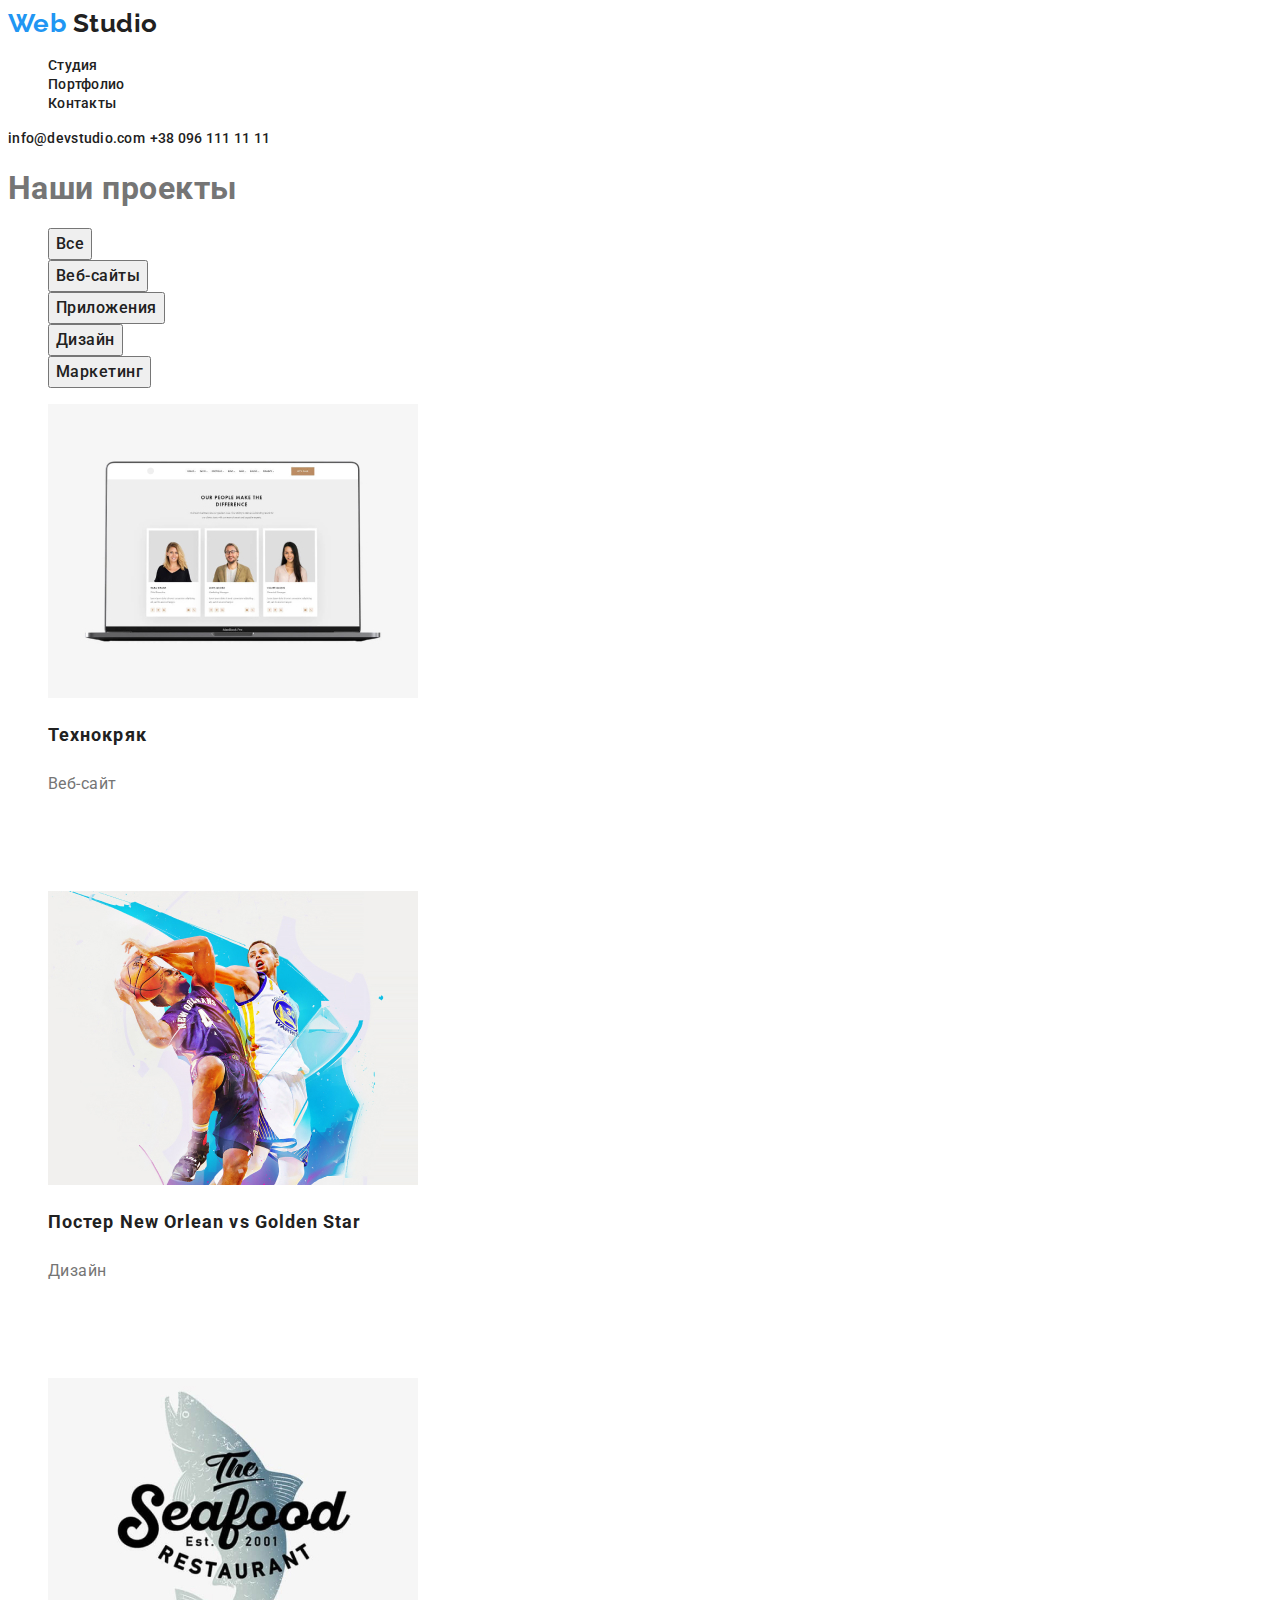
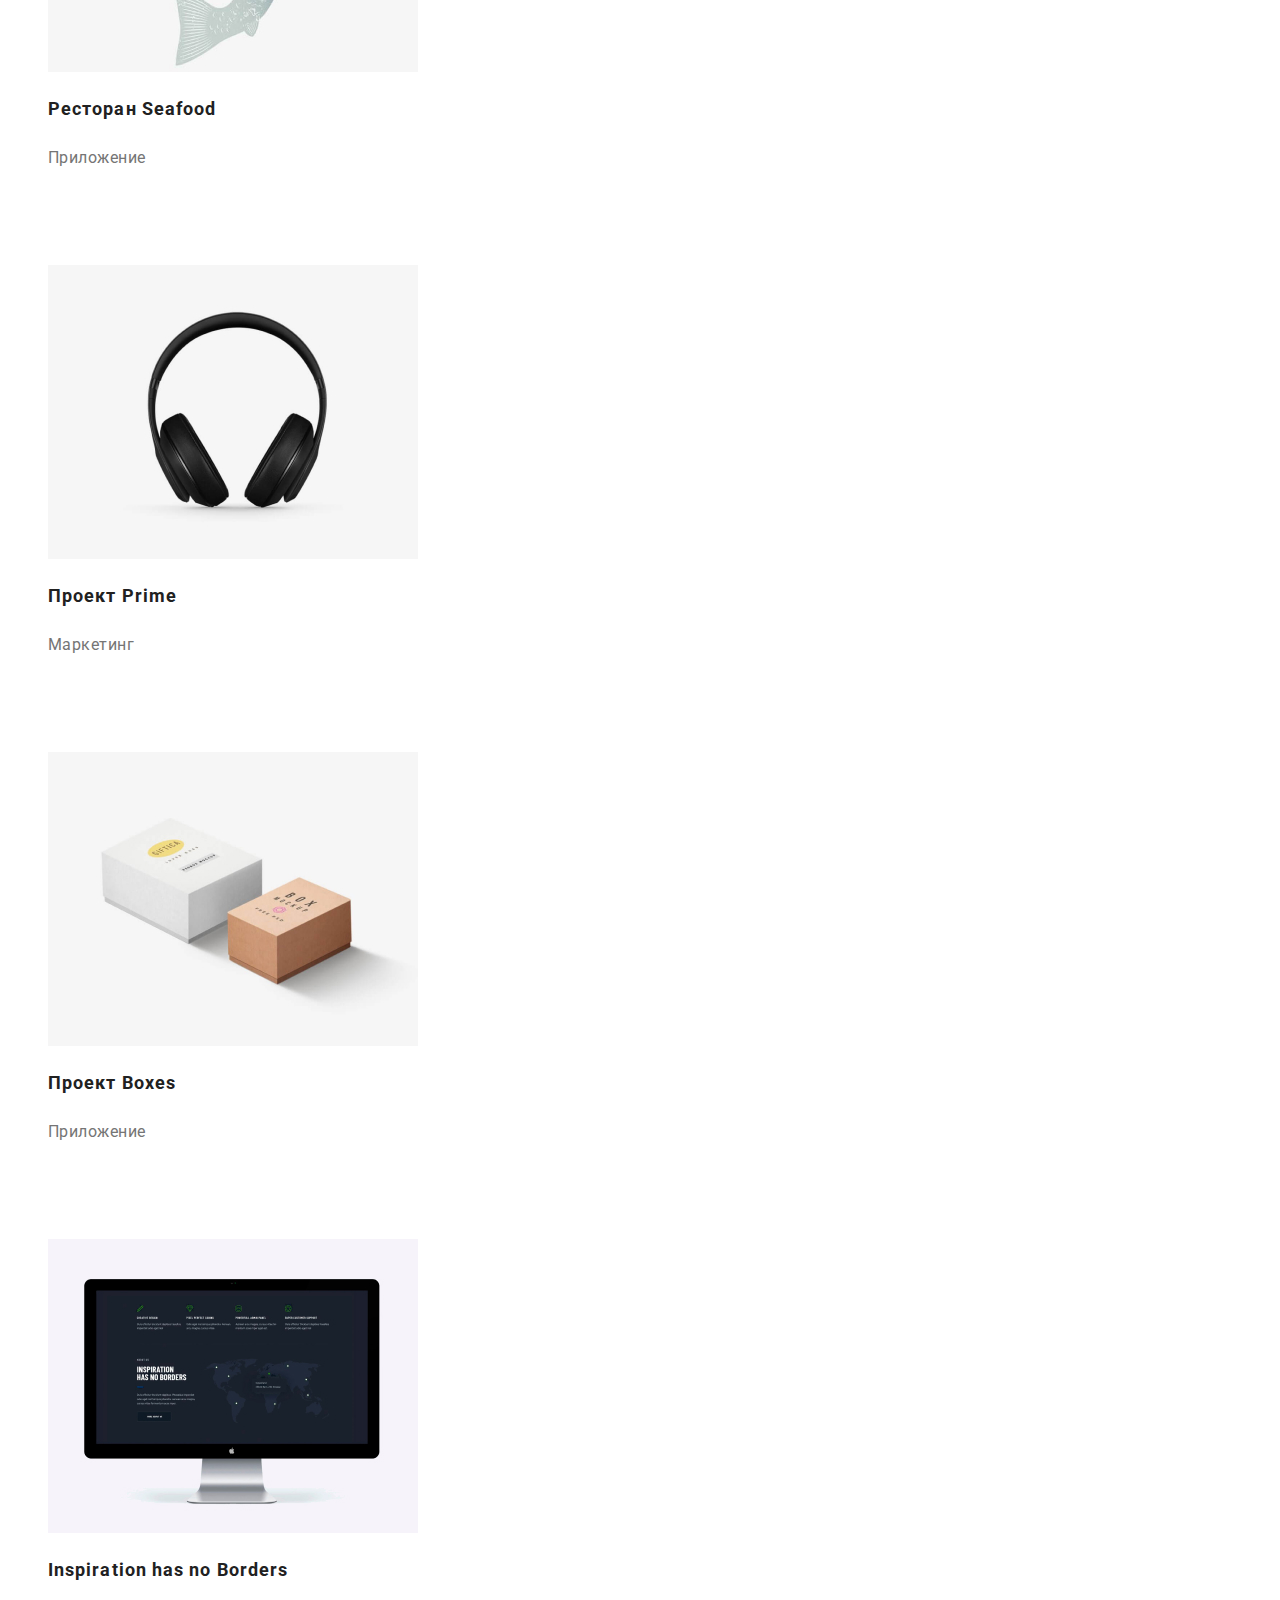
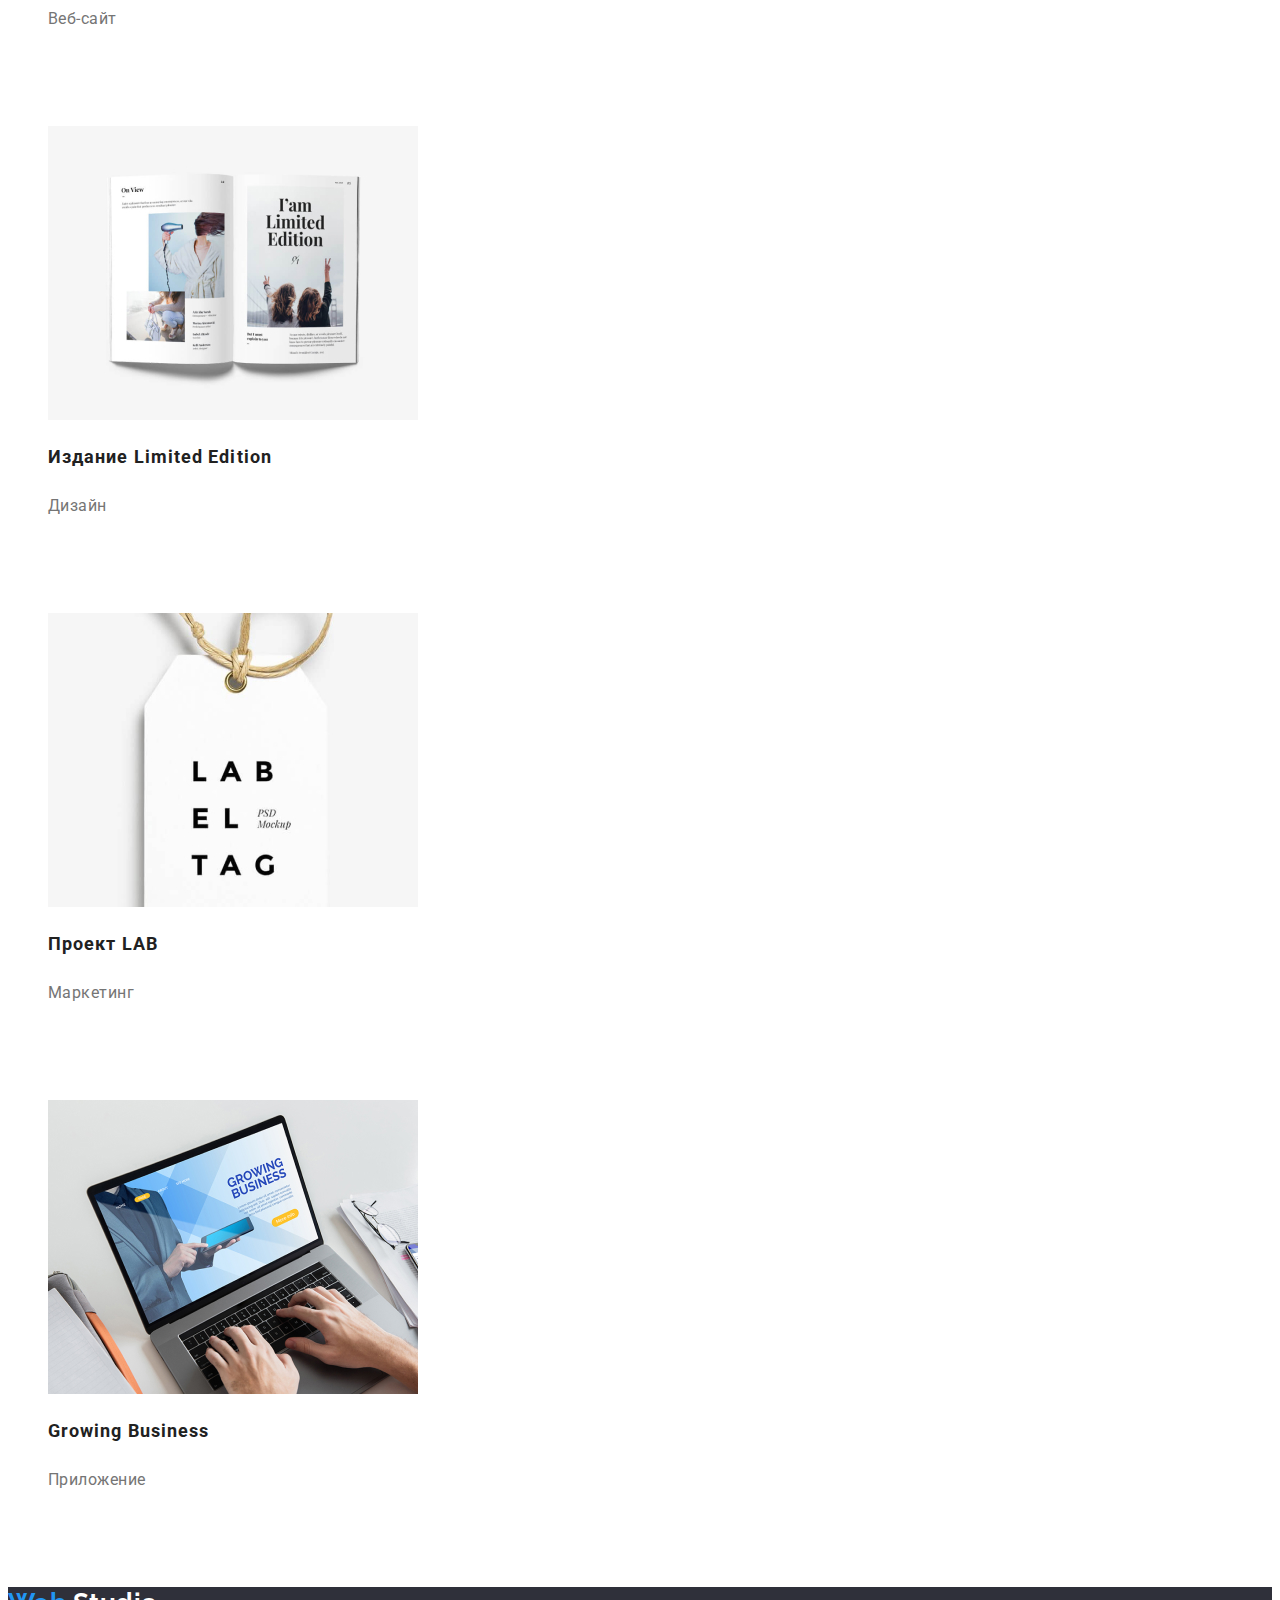
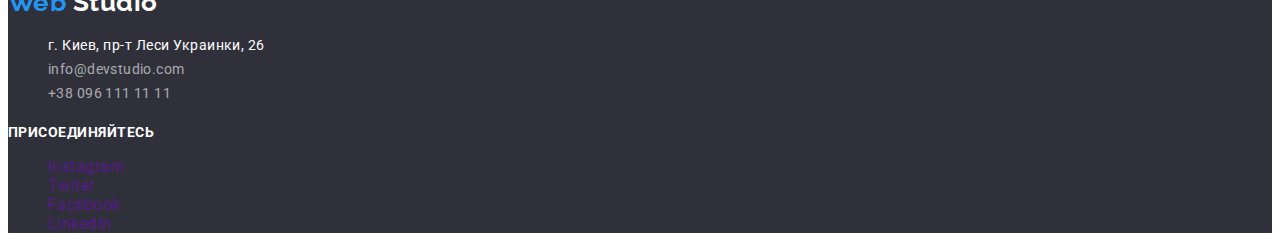
==== portfolio.html @ ab3b33d0 "скопировал файлы с прошлой дз" ====
<!DOCTYPE html>
<html lang="ru">
  <head>
    <meta charset="UTF-8" />
    <meta name="viewport" content="width=device-width, initial-scale=1.0" />
    <title>Портфолио</title>
    <link
      href="https://fonts.googleapis.com/css2?family=Raleway:wght@700&family=Roboto:wght@400;500;700;900&display=swap"
      rel="stylesheet"
    />
    <link rel="stylesheet" href="./css/style.css" />
  </head>

  <body class="page">
    <!--Шапка страницы-->
    <header>
      <nav class="site-nav">
        <a class="logo" href="./index.html"
          >Web <span class="item">Studio</span></a
        >
        <ul class="list">
          <li><a class="link" href="./index.html">Студия</a></li>
          <li>
            <a class="link" href="./portfolio.html" target="_blank"
              >Портфолио</a
            >
          </li>
          <li><a class="link" href="">Контакты</a></li>
        </ul>
      </nav>
      <address class="mail">
        <a class="link" href="mailto:info@devstudio.com">info@devstudio.com</a>
        <a class="link" href="tel:+380961111111">+38 096 111 11 11</a>
      </address>
    </header>
    <!-- наполнение сайта -->
    <main>
      <h1>Наши проекты</h1>
      <ul class="strainer list">
        <li><button type="button" class="button">Все</button></li>
        <li><button type="button" class="button">Веб-сайты</button></li>
        <li><button type="button" class="button">Приложения</button></li>
        <li><button type="button" class="button">Дизайн</button></li>
        <li><button type="button" class="button">Маркетинг</button></li>
      </ul>
      <ul class="projects list">
        <li>
          <a class="link" href=""
            ><img
              src="./image/foto-projekt/img.jpg"
              alt="Фото сайта"
              width="370"
              height="294"
            />
            <h2 class="title">Технокряк</h2>
            <p class="item">Веб-сайт</p>
            <p class="text">
              Технокряк это современная площадка распространения коронавируса.
              Компании используют эту платформу для цифрового шпионажа и атак на
              защищённые сервера конкурентов.
            </p></a
          >
        </li>
        <li>
          <a class="link" href=""
            ><img
              src="./image/foto-projekt/img-1.jpg"
              alt="Баскетболисты"
              width="370"
              height="294"
            />
            <h2 class="title">Постер New Orlean vs Golden Star</h2>
            <p class="item">Дизайн</p>
            <p class="text">
              Технокряк это современная площадка распространения коронавируса.
              Компании используют эту платформу для цифрового шпионажа и атак на
              защищённые сервера конкурентов.
            </p></a
          >
        </li>
        <li>
          <a class="link" href=""
            ><img
              src="./image/foto-projekt/img-2.jpg"
              alt="Логоти ресторана"
              width="370"
              height="294"
            />
            <h2 class="title">Ресторан Seafood</h2>
            <p class="item">Приложение</p>
            <p class="text">
              Технокряк это современная площадка распространения коронавируса.
              Компании используют эту платформу для цифрового шпионажа и атак на
              защищённые сервера конкурентов.
            </p></a
          >
        </li>
        <li>
          <a class="link" href=""
            ><img
              src="./image/foto-projekt/img-3.jpg"
              alt="Наушники"
              width="370"
              height="294"
            />
            <h2 class="title">Проект Prime</h2>
            <p class="item">Маркетинг</p>
            <p class="text">
              Технокряк это современная площадка распространения коронавируса.
              Компании используют эту платформу для цифрового шпионажа и атак на
              защищённые сервера конкурентов.
            </p></a
          >
        </li>
        <li>
          <a class="link" href=""
            ><img
              src="./image/foto-projekt/img-4.jpg"
              alt="Коробки"
              width="370"
              height="294"
            />
            <h2 class="title">Проект Boxes</h2>
            <p class="item">Приложение</p>
            <p class="text">
              Технокряк это современная площадка распространения коронавируса.
              Компании используют эту платформу для цифрового шпионажа и атак на
              защищённые сервера конкурентов.
            </p></a
          >
        </li>
        <li>
          <a class="link" href=""
            ><img
              src="./image/foto-projekt/img-5.jpg"
              alt="Фото сайта"
              width="370"
              height="294"
            />
            <h2 class="title">Inspiration has no Borders</h2>
            <p class="item">Веб-сайт</p>
            <p class="text">
              Технокряк это современная площадка распространения коронавируса.
              Компании используют эту платформу для цифрового шпионажа и атак на
              защищённые сервера конкурентов.
            </p></a
          >
        </li>
        <li>
          <a class="link" href=""
            ><img
              src="./image/foto-projekt/img-6.jpg"
              alt="Страница журнала"
              width="370"
              height="294"
            />
            <h2 class="title">Издание Limited Edition</h2>
            <p class="item">Дизайн</p>
            <p class="text">
              Технокряк это современная площадка распространения коронавируса.
              Компании используют эту платформу для цифрового шпионажа и атак на
              защищённые сервера конкурентов.
            </p></a
          >
        </li>
        <li>
          <a class="link" href=""
            ><img
              src="./image/foto-projekt/img-7.jpg"
              alt="Бирка"
              width="370"
              height="294"
            />
            <h2 class="title">Проект LAB</h2>
            <p class="item">Маркетинг</p>
            <p class="text">
              Технокряк это современная площадка распространения коронавируса.
              Компании используют эту платформу для цифрового шпионажа и атак на
              защищённые сервера конкурентов.
            </p></a
          >
        </li>
        <li>
          <a class="link" href=""
            ><img
              src="./image/foto-projekt/img-8.jpg"
              alt="Десктопное приложение"
              width="370"
              height="294"
            />
            <h2 class="title">Growing Business</h2>
            <p class="item">Приложение</p>
            <p class="text">
              Технокряк это современная площадка распространения коронавируса.
              Компании используют эту платформу для цифрового шпионажа и атак на
              защищённые сервера конкурентов.
            </p></a
          >
        </li>
      </ul>
    </main>
    <!-- Подвал сайта -->
    <footer class="footer">
      <a class="logo link" href="./index.html"
        >Web <span class="word">Studio</span></a
      >
      <address>
        <ul class="list">
          <li>
            <a
              class="location link"
              href="https://goo.gl/maps/NypTD91cG4czdafWA"
              target="_blank"
              >г. Киев, пр-т Леси Украинки, 26</a
            >
          </li>
          <li>
            <a class="contaks link" href="mailto:info@devstudio.com"
              >info@devstudio.com</a
            >
          </li>
          <li>
            <a class="contaks link" href="tel:+380961111111"
              >+38 096 111 11 11</a
            >
          </li>
        </ul>
      </address>
      <b class="action">присоединяйтесь</b>
      <ul class="list">
        <li>
          <a class="link" href="" aria-label="ссылка на инстаграм">Instagram</a>
        </li>
        <li>
          <a class="link" href="" aria-label="ссылка на твитер">Twiter </a>
        </li>
        <li>
          <a class="link" href="" aria-label="ссылка на фейсбук">Facebook</a>
        </li>
        <li>
          <a class="link" href="" aria-label="ссылка на линкендин">LinkedIn</a>
        </li>
      </ul>
    </footer>
  </body>
</html>
---- css/style.css ----
/*757575-вторичный цвет
212121-основной цвет текста
FFFFFF-адрес в футере

 color:rgb(255,255,255,0.6)-цвет телефона и эмейла в футере
 2196F3-цвет акцента
 шрифт логотипа-font-family: Raleway;
 шрифт текста-font-family: Roboto;
 */
:root {
  --primary-text-color: #757575;
  --title-text-color: #212121;
  --accent-color: #2196f3;
  --bg-color: #fff;
}
address {
  font-style: normal;
}
.page {
  color: var(--primary-text-color);
  background-color: var(--bg-color);
  font-family: Roboto, sans-serif;
  letter-spacing: 0.03em;
}

.list {
  list-style: none;
}
/* работа ссылок */
a.link {
  text-decoration: none;
}
a.link:hover,
a.link:focus {
  color: var(--accent-color);
}
/* логотип сайта */
.logo {
  color: var(--accent-color);
  font-family: Raleway, sans-serif;
  font-weight: 700;
  font-size: 26px;
  line-height: 1.2;
  text-decoration: none;
}
.item {
  color: var(--title-text-color);
}

/* навигация сайта */
.site-nav .link {
  color: var(--title-text-color);
  font-weight: 500;
  font-size: 14px;
  line-height: 1.14;
  letter-spacing: 0.02em;
}
.mail .link {
  color: var(--title-text-color);
  font-weight: 500;
  font-size: 14px;
  line-height: 1.14;
  letter-spacing: 0.02em;
}
/* тело страницы */
/*герой страницы*/
.hero {
  background-color: var(--accent-color);
}
.hero-title {
  font-weight: 900;
  font-size: 44px;
  line-height: 1.36;
  text-align: center;
  letter-spacing: 0.06em;
  text-transform: uppercase;
  color: var(--bg-color);
}
.hero .button {
  font-weight: 700;
  font-size: 16px;
  line-height: 1.87;
  display: flex;
  align-items: center;
  text-align: center;
  letter-spacing: 0.06em;
  color: var(--bg-color);
}
/* Заголовки секций */
.section-title {
  font-weight: 700;
  font-size: 36px;
  line-height: 1.17;
  text-align: center;
  color: var(--title-text-color);
}
/* Наши преимущества */
.advantages .title {
  font-weight: 700;
  font-size: 14px;
  line-height: 1.14;
  text-transform: uppercase;
  color: var(--title-text-color);
}
.advantages .text {
  font-size: 14px;
  line-height: 1.71;
}
/* Чем мы занимаемся */
.works .title {
  font-weight: 700;
  font-size: 14px;
  line-height: 1.14;
  text-align: center;
  text-transform: uppercase;
  color: var(--bg-color);
}
/* Наша команда */
.team .title {
  font-weight: 500;
  font-size: 16px;
  line-height: 1.19;
  text-align: center;
  color: var(--title-text-color);
}
.team .text {
  font-size: 16px;
  line-height: 1.19;
  text-align: center;
}
/* постоянные клиенты */
/* подвал страницы */
.footer {
  background-color: #2f303a;
}
/* логотип в футере */
.footer .word {
  color: var(--bg-color);
}
.footer .location {
  font-size: 14px;
  line-height: 1.71;
  color: var(--bg-color);
}
.footer .contaks {
  font-family: Roboto, sans-serif;
  font-size: 14px;
  line-height: 1.71;
  letter-spacing: 0.03em;
  color: rgba(255, 255, 255, 0.6);
}
.action {
  font-weight: 700;
  font-size: 14px;
  line-height: 1.14;
  text-transform: uppercase;
  color: var(--bg-color);
}

/* страница портфолио */

.strainer .button {
  font-family: Roboto;
  font-weight: 500;
  font-size: 16px;
  line-height: 1.62;
  text-align: center;
  letter-spacing: 0.03em;
  color: var(--title-text-color);
}
.projects .title {
  font-family: Roboto;
  font-weight: 700;
  font-size: 18px;
  line-height: 2;
  letter-spacing: 0.06em;
  color: var(--title-text-color);
}
.projects .text {
  font-family: Roboto;
  font-size: 18px;
  line-height: 1.56;
  letter-spacing: 0.03em;
  color: var(--bg-color);
}
.projects .item {
  font-family: Roboto;
  font-size: 16px;
  line-height: 1.87;
  letter-spacing: 0.03em;
  color: var(--primary-text-color);
}
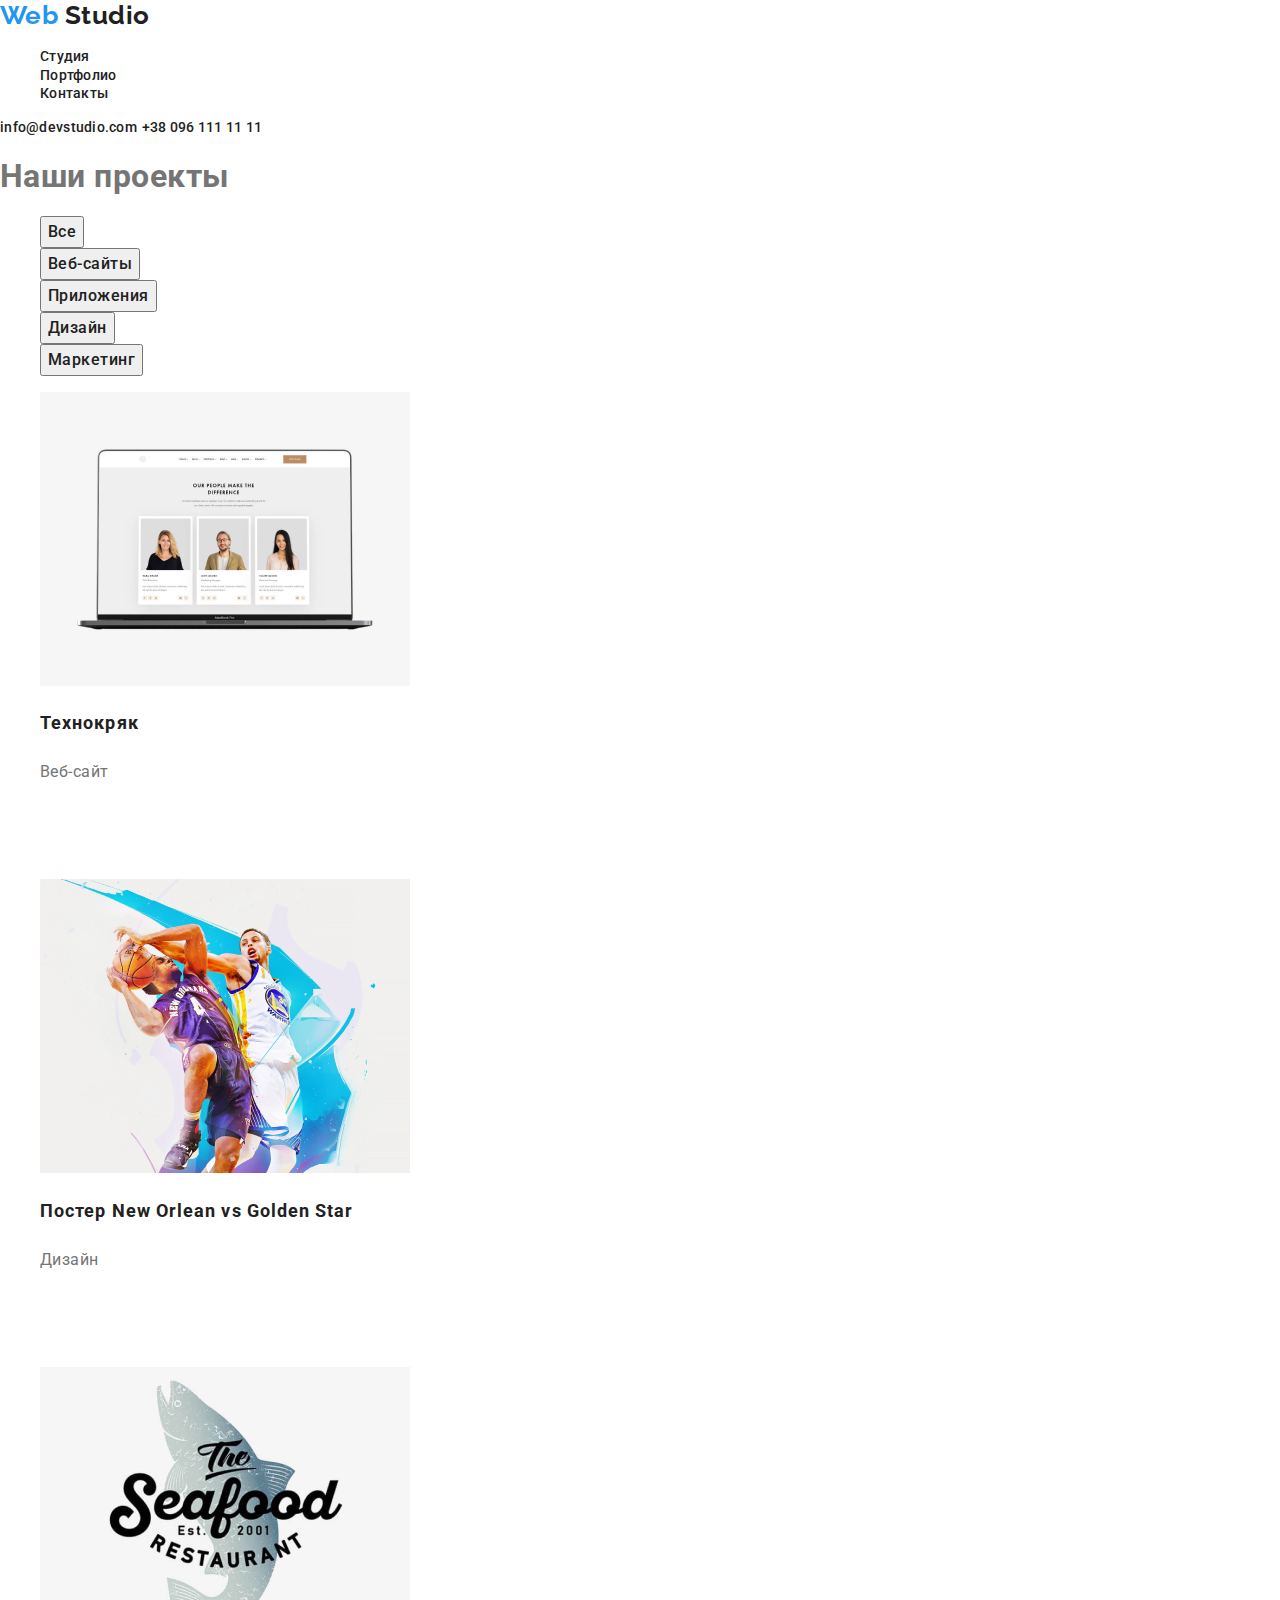
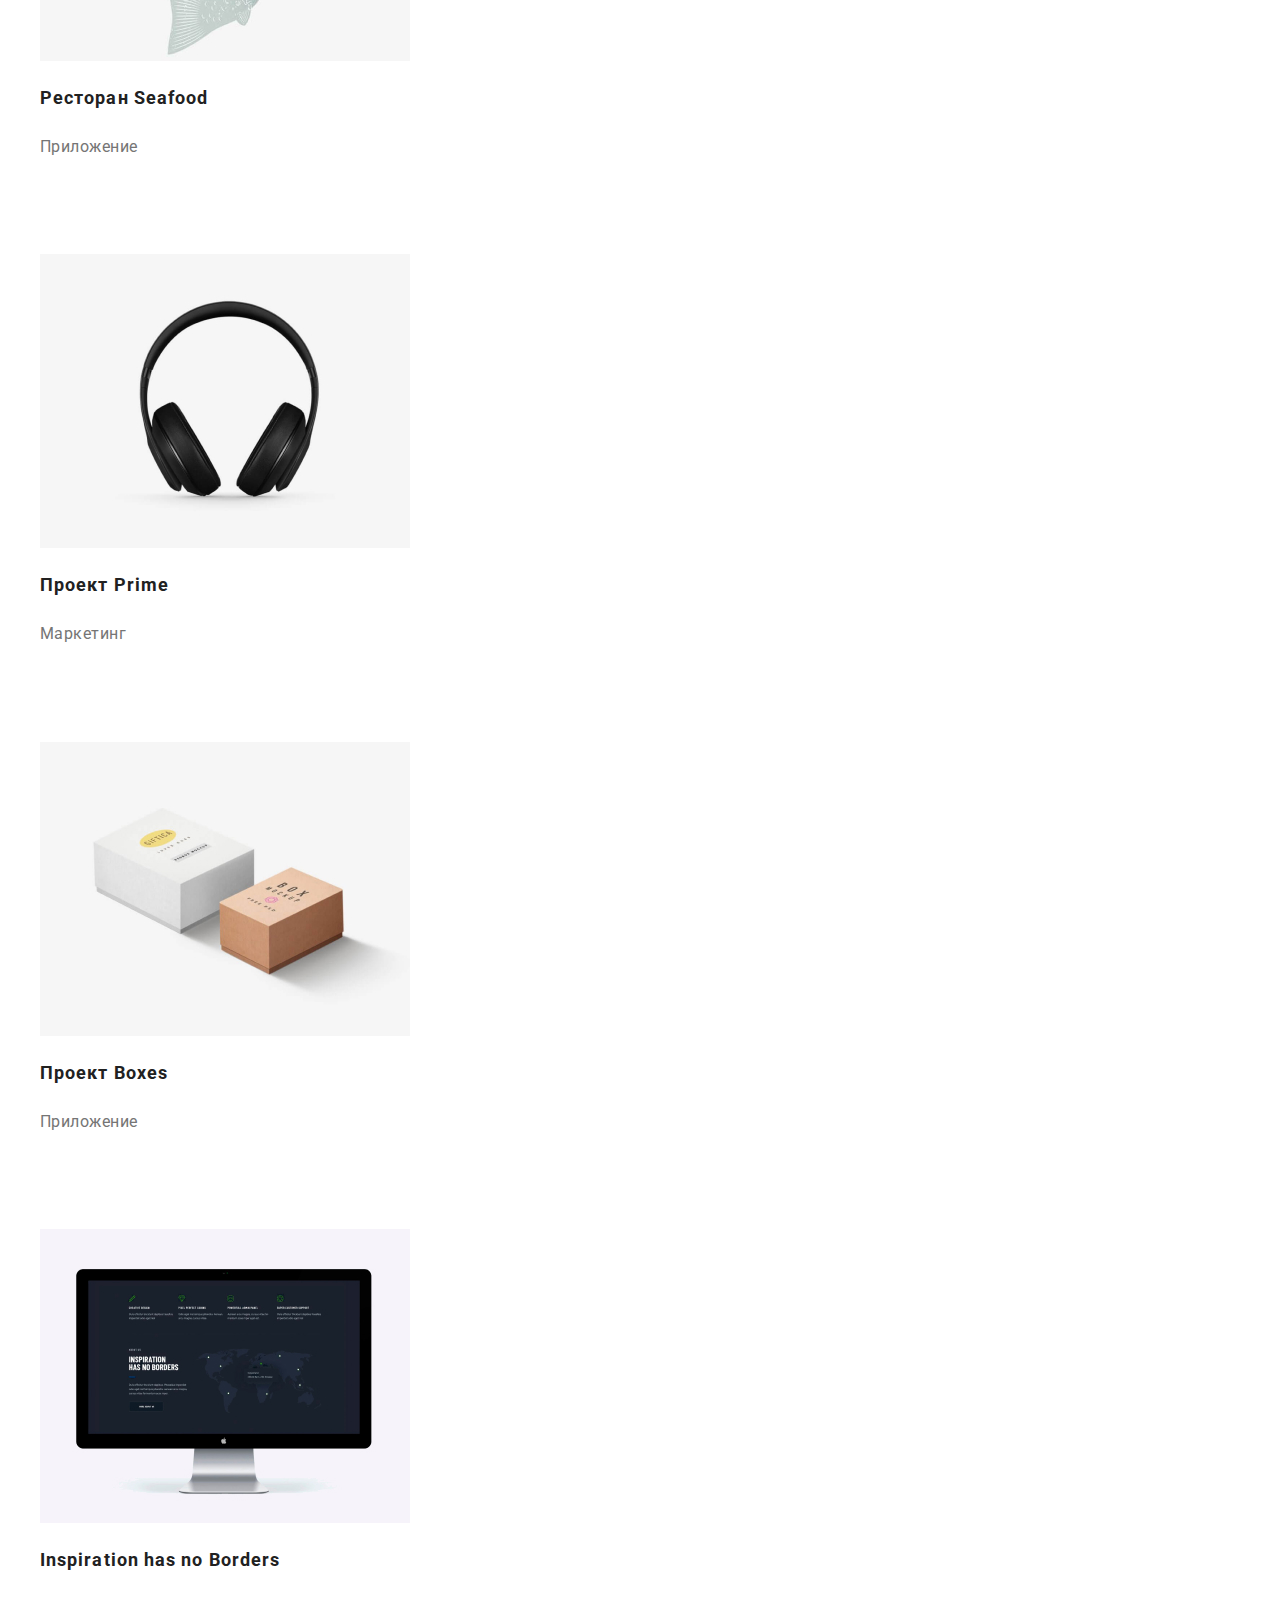
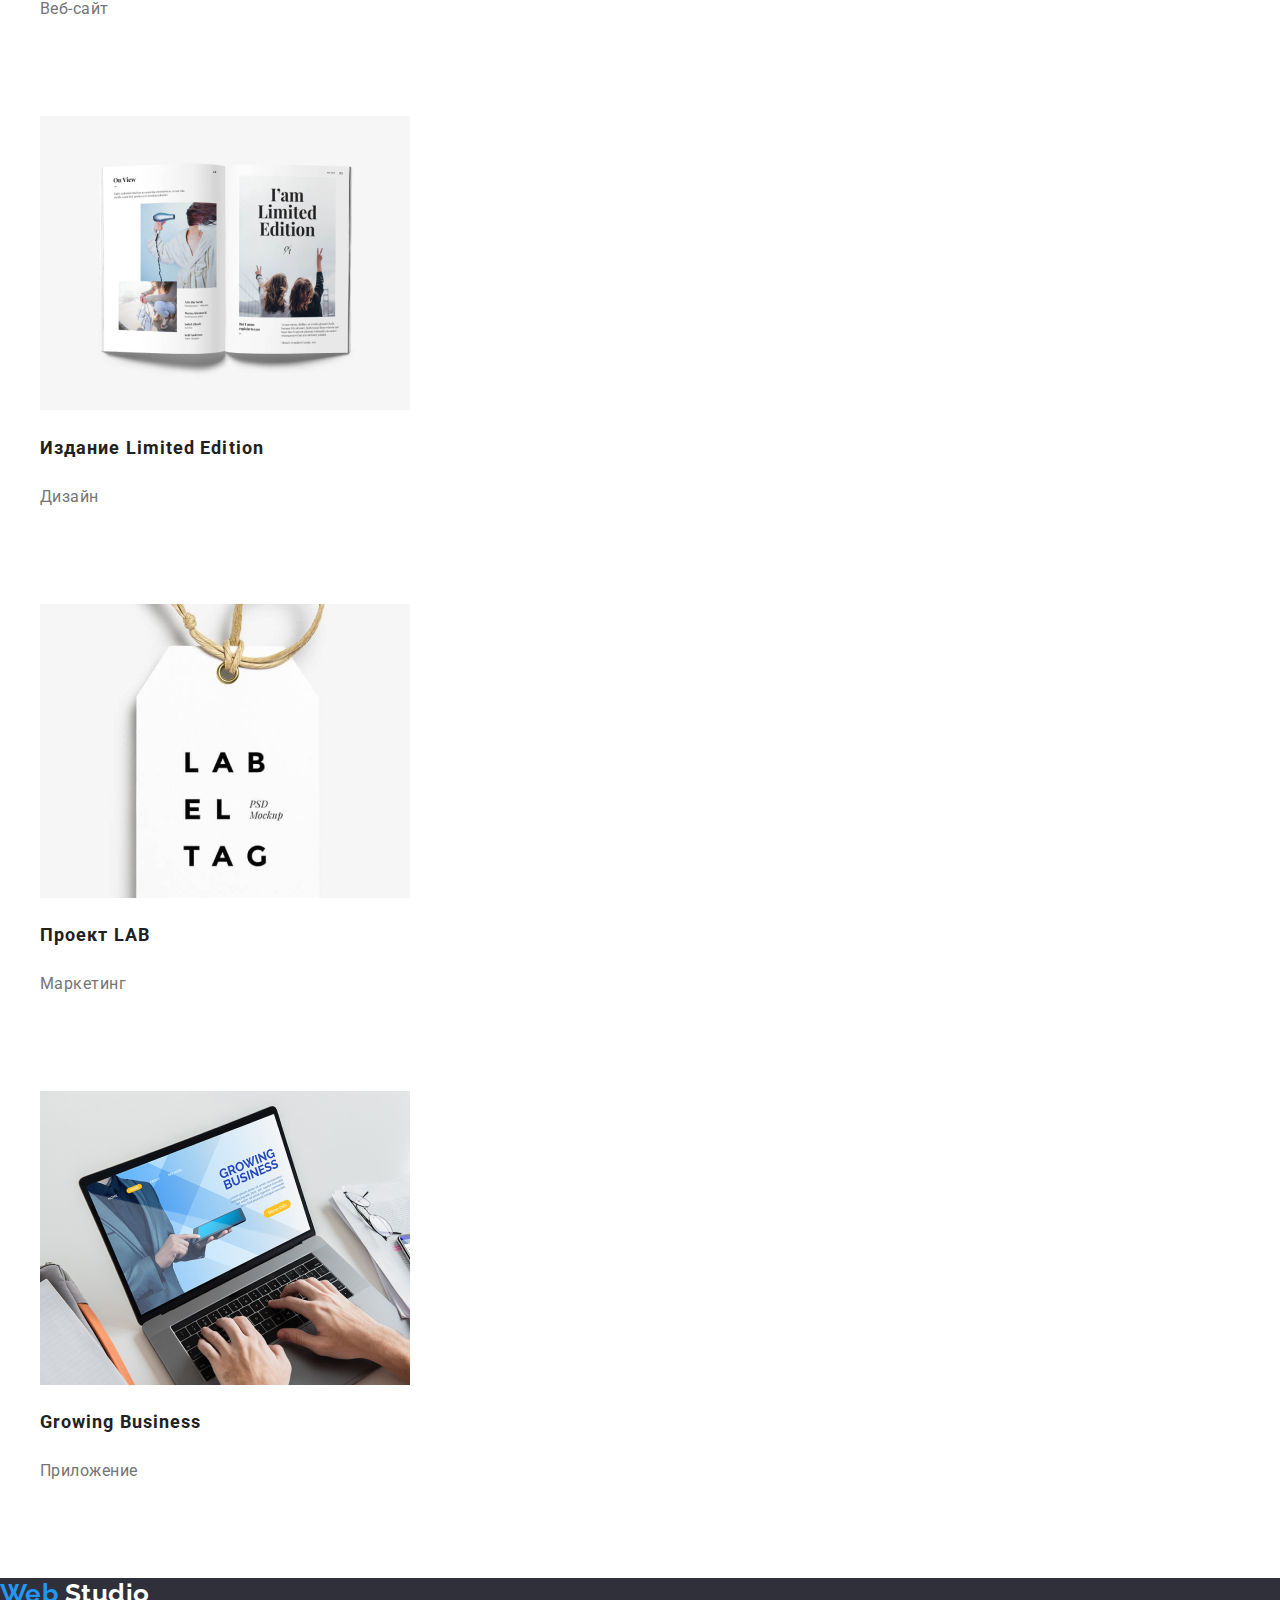
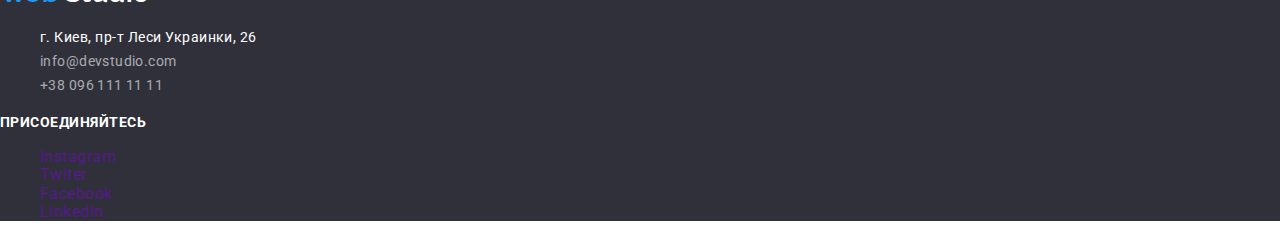
==== commit 1c72f12a: "добавил файл normalise.css" ====
--- a/portfolio.html
+++ b/portfolio.html
@@ -8,6 +8,7 @@
       href="https://fonts.googleapis.com/css2?family=Raleway:wght@700&family=Roboto:wght@400;500;700;900&display=swap"
       rel="stylesheet"
     />
+    <link rel="stylesheet" href="./css/normalise.css" />
     <link rel="stylesheet" href="./css/style.css" />
   </head>
 
--- a/css/normalise.css
+++ b/css/normalise.css
@@ -0,0 +1,351 @@
+/*! normalize.css v8.0.1 | MIT License | github.com/necolas/normalize.css */
+
+/* Document
+   ========================================================================== */
+
+/**
+ * 1. Correct the line height in all browsers.
+ * 2. Prevent adjustments of font size after orientation changes in iOS.
+ */
+
+html {
+  line-height: 1.15; /* 1 */
+  -webkit-text-size-adjust: 100%; /* 2 */
+}
+
+/* Sections
+   ========================================================================== */
+
+/**
+ * Remove the margin in all browsers.
+ */
+
+body {
+  margin: 0;
+}
+
+/**
+ * Render the `main` element consistently in IE.
+ */
+
+main {
+  display: block;
+}
+
+/**
+ * Correct the font size and margin on `h1` elements within `section` and
+ * `article` contexts in Chrome, Firefox, and Safari.
+ */
+
+h1 {
+  font-size: 2em;
+  margin: 0.67em 0;
+}
+
+/* Grouping content
+   ========================================================================== */
+
+/**
+ * 1. Add the correct box sizing in Firefox.
+ * 2. Show the overflow in Edge and IE.
+ */
+
+hr {
+  box-sizing: content-box; /* 1 */
+  height: 0; /* 1 */
+  overflow: visible; /* 2 */
+}
+
+/**
+ * 1. Correct the inheritance and scaling of font size in all browsers.
+ * 2. Correct the odd `em` font sizing in all browsers.
+ */
+
+pre {
+  font-family: monospace, monospace; /* 1 */
+  font-size: 1em; /* 2 */
+}
+
+/* Text-level semantics
+   ========================================================================== */
+
+/**
+ * Remove the gray background on active links in IE 10.
+ */
+
+a {
+  background-color: transparent;
+}
+
+/**
+ * 1. Remove the bottom border in Chrome 57-
+ * 2. Add the correct text decoration in Chrome, Edge, IE, Opera, and Safari.
+ */
+
+abbr[title] {
+  border-bottom: none; /* 1 */
+  text-decoration: underline; /* 2 */
+  text-decoration: underline dotted; /* 2 */
+}
+
+/**
+ * Add the correct font weight in Chrome, Edge, and Safari.
+ */
+
+b,
+strong {
+  font-weight: bolder;
+}
+
+/**
+ * 1. Correct the inheritance and scaling of font size in all browsers.
+ * 2. Correct the odd `em` font sizing in all browsers.
+ */
+
+code,
+kbd,
+samp {
+  font-family: monospace, monospace; /* 1 */
+  font-size: 1em; /* 2 */
+}
+
+/**
+ * Add the correct font size in all browsers.
+ */
+
+small {
+  font-size: 80%;
+}
+
+/**
+ * Prevent `sub` and `sup` elements from affecting the line height in
+ * all browsers.
+ */
+
+sub,
+sup {
+  font-size: 75%;
+  line-height: 0;
+  position: relative;
+  vertical-align: baseline;
+}
+
+sub {
+  bottom: -0.25em;
+}
+
+sup {
+  top: -0.5em;
+}
+
+/* Embedded content
+   ========================================================================== */
+
+/**
+ * Remove the border on images inside links in IE 10.
+ */
+
+img {
+  border-style: none;
+}
+
+/* Forms
+   ========================================================================== */
+
+/**
+ * 1. Change the font styles in all browsers.
+ * 2. Remove the margin in Firefox and Safari.
+ */
+
+button,
+input,
+optgroup,
+select,
+textarea {
+  font-family: inherit; /* 1 */
+  font-size: 100%; /* 1 */
+  line-height: 1.15; /* 1 */
+  margin: 0; /* 2 */
+}
+
+/**
+ * Show the overflow in IE.
+ * 1. Show the overflow in Edge.
+ */
+
+button,
+input {
+  /* 1 */
+  overflow: visible;
+}
+
+/**
+ * Remove the inheritance of text transform in Edge, Firefox, and IE.
+ * 1. Remove the inheritance of text transform in Firefox.
+ */
+
+button,
+select {
+  /* 1 */
+  text-transform: none;
+}
+
+/**
+ * Correct the inability to style clickable types in iOS and Safari.
+ */
+
+button,
+[type="button"],
+[type="reset"],
+[type="submit"] {
+  -webkit-appearance: button;
+}
+
+/**
+ * Remove the inner border and padding in Firefox.
+ */
+
+button::-moz-focus-inner,
+[type="button"]::-moz-focus-inner,
+[type="reset"]::-moz-focus-inner,
+[type="submit"]::-moz-focus-inner {
+  border-style: none;
+  padding: 0;
+}
+
+/**
+ * Restore the focus styles unset by the previous rule.
+ */
+
+button:-moz-focusring,
+[type="button"]:-moz-focusring,
+[type="reset"]:-moz-focusring,
+[type="submit"]:-moz-focusring {
+  outline: 1px dotted ButtonText;
+}
+
+/**
+ * Correct the padding in Firefox.
+ */
+
+fieldset {
+  padding: 0.35em 0.75em 0.625em;
+}
+
+/**
+ * 1. Correct the text wrapping in Edge and IE.
+ * 2. Correct the color inheritance from `fieldset` elements in IE.
+ * 3. Remove the padding so developers are not caught out when they zero out
+ *    `fieldset` elements in all browsers.
+ */
+
+legend {
+  box-sizing: border-box; /* 1 */
+  color: inherit; /* 2 */
+  display: table; /* 1 */
+  max-width: 100%; /* 1 */
+  padding: 0; /* 3 */
+  white-space: normal; /* 1 */
+}
+
+/**
+ * Add the correct vertical alignment in Chrome, Firefox, and Opera.
+ */
+
+progress {
+  vertical-align: baseline;
+}
+
+/**
+ * Remove the default vertical scrollbar in IE 10+.
+ */
+
+textarea {
+  overflow: auto;
+}
+
+/**
+ * 1. Add the correct box sizing in IE 10.
+ * 2. Remove the padding in IE 10.
+ */
+
+[type="checkbox"],
+[type="radio"] {
+  box-sizing: border-box; /* 1 */
+  padding: 0; /* 2 */
+}
+
+/**
+ * Correct the cursor style of increment and decrement buttons in Chrome.
+ */
+
+[type="number"]::-webkit-inner-spin-button,
+[type="number"]::-webkit-outer-spin-button {
+  height: auto;
+}
+
+/**
+ * 1. Correct the odd appearance in Chrome and Safari.
+ * 2. Correct the outline style in Safari.
+ */
+
+[type="search"] {
+  -webkit-appearance: textfield; /* 1 */
+  outline-offset: -2px; /* 2 */
+}
+
+/**
+ * Remove the inner padding in Chrome and Safari on macOS.
+ */
+
+[type="search"]::-webkit-search-decoration {
+  -webkit-appearance: none;
+}
+
+/**
+ * 1. Correct the inability to style clickable types in iOS and Safari.
+ * 2. Change font properties to `inherit` in Safari.
+ */
+
+::-webkit-file-upload-button {
+  -webkit-appearance: button; /* 1 */
+  font: inherit; /* 2 */
+}
+
+/* Interactive
+   ========================================================================== */
+
+/*
+ * Add the correct display in Edge, IE 10+, and Firefox.
+ */
+
+details {
+  display: block;
+}
+
+/*
+ * Add the correct display in all browsers.
+ */
+
+summary {
+  display: list-item;
+}
+
+/* Misc
+   ========================================================================== */
+
+/**
+ * Add the correct display in IE 10+.
+ */
+
+template {
+  display: none;
+}
+
+/**
+ * Add the correct display in IE 10.
+ */
+
+[hidden] {
+  display: none;
+}
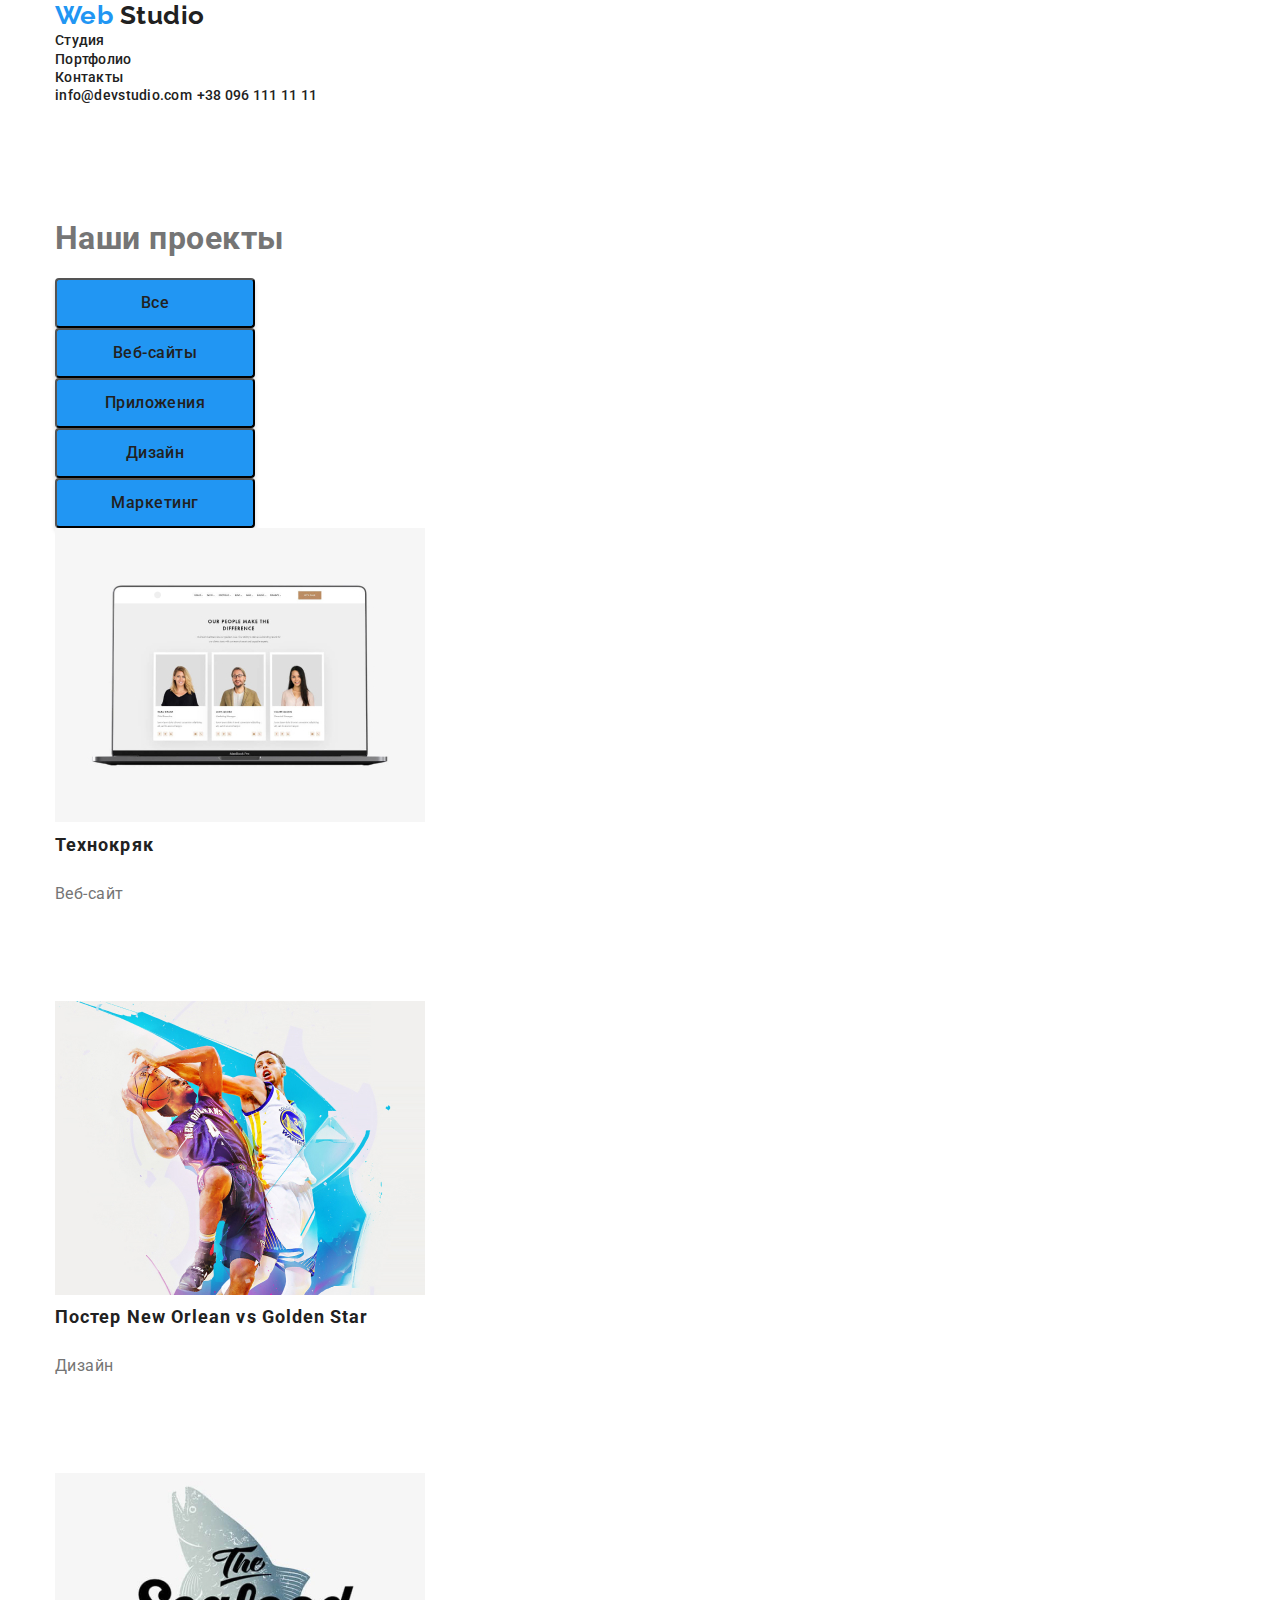
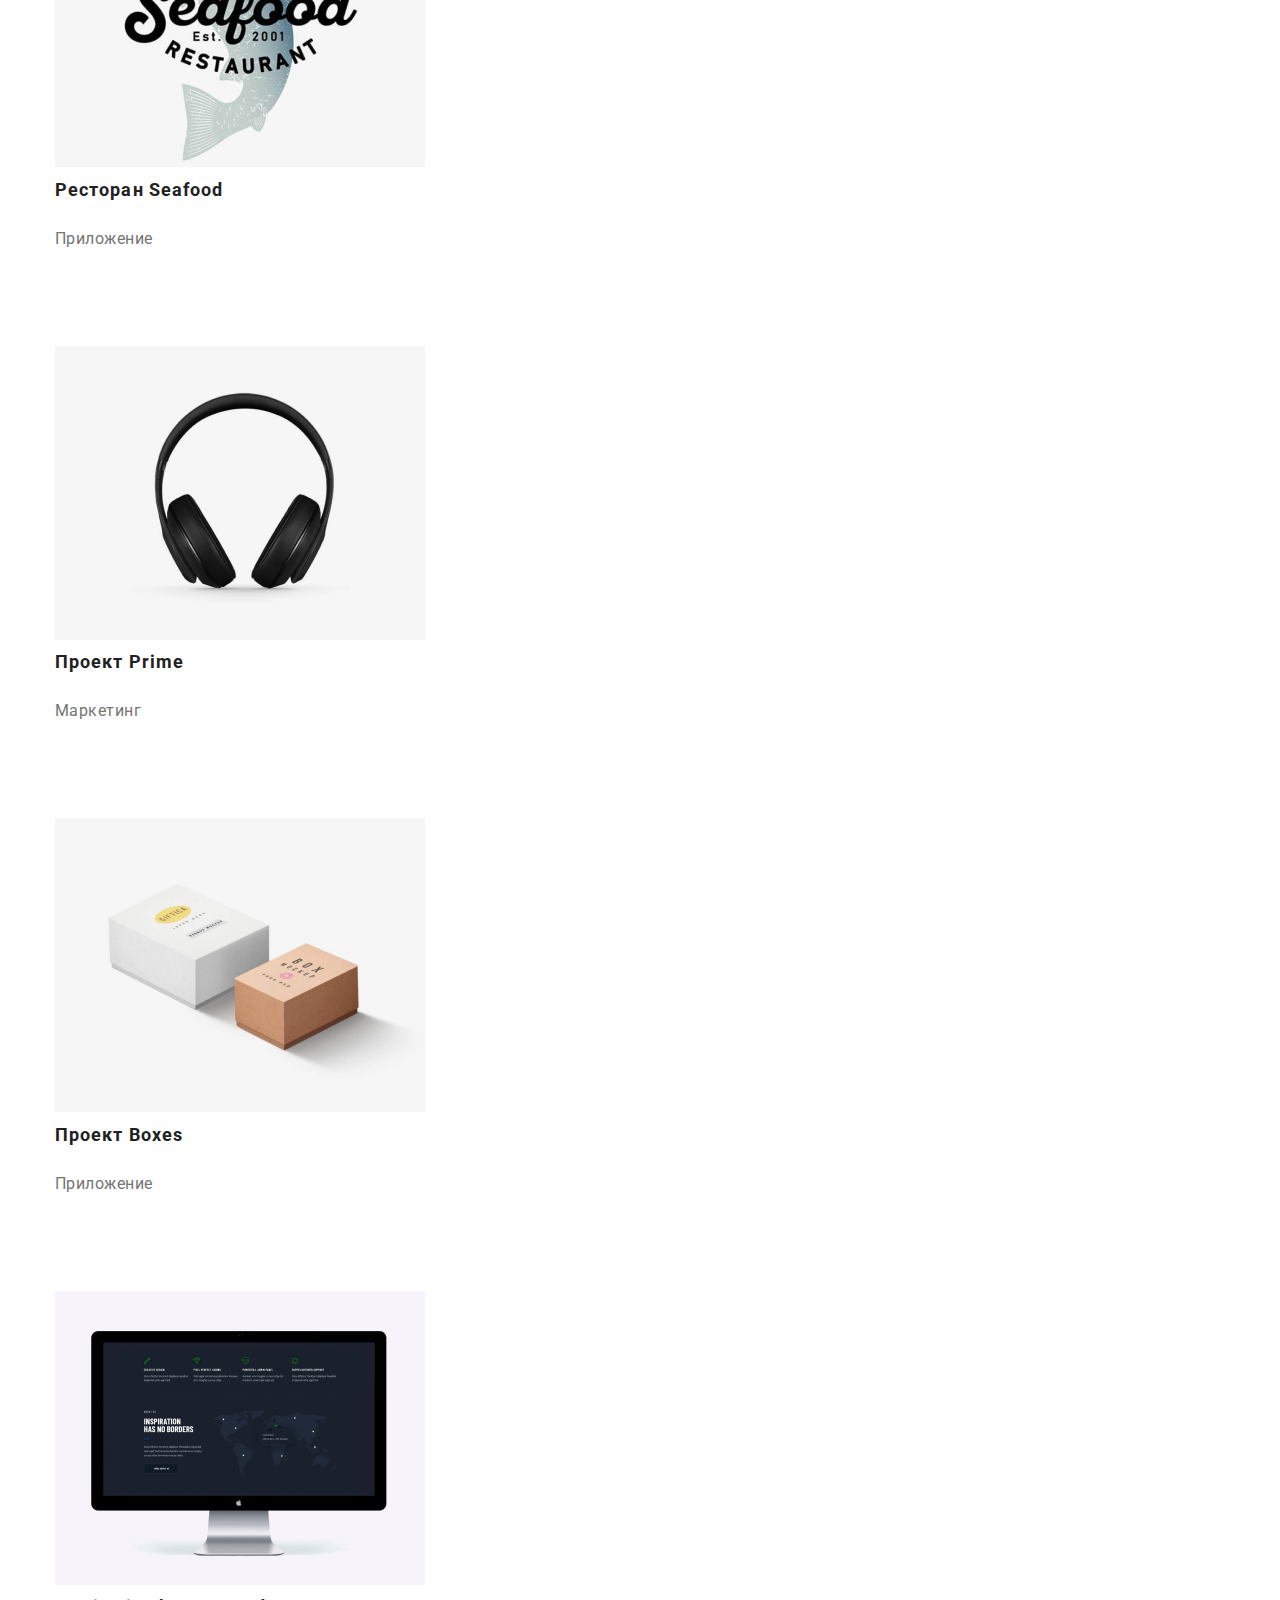
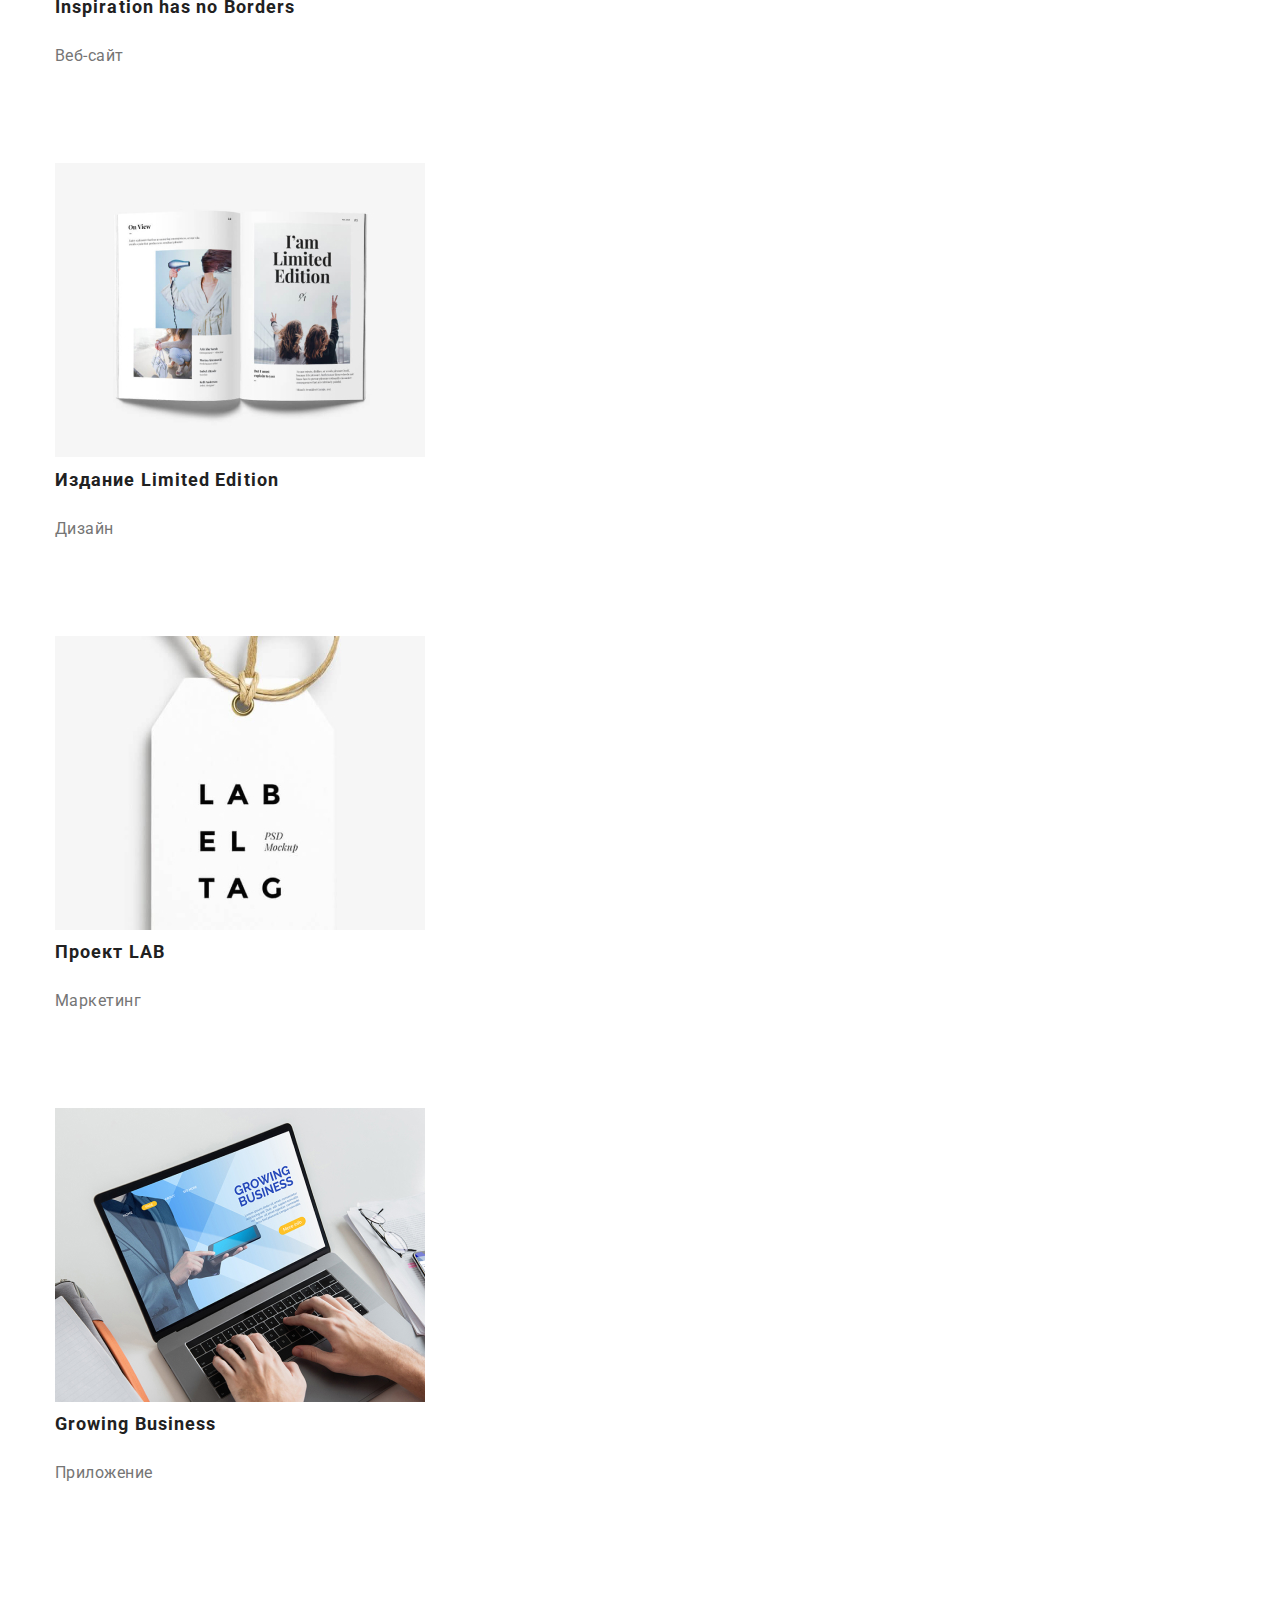
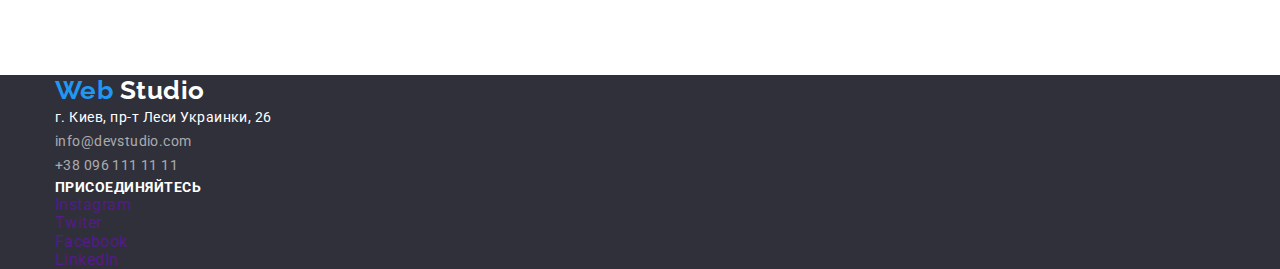
==== commit d0bec9a0: "центрировал контент страницы" ====
--- a/portfolio.html
+++ b/portfolio.html
@@ -15,233 +15,245 @@
   <body class="page">
     <!--Шапка страницы-->
     <header>
-      <nav class="site-nav">
-        <a class="logo" href="./index.html"
-          >Web <span class="item">Studio</span></a
-        >
-        <ul class="list">
-          <li><a class="link" href="./index.html">Студия</a></li>
-          <li>
-            <a class="link" href="./portfolio.html" target="_blank"
-              >Портфолио</a
-            >
-          </li>
-          <li><a class="link" href="">Контакты</a></li>
-        </ul>
-      </nav>
-      <address class="mail">
-        <a class="link" href="mailto:info@devstudio.com">info@devstudio.com</a>
-        <a class="link" href="tel:+380961111111">+38 096 111 11 11</a>
-      </address>
+      <div class="container">
+        <nav class="site-nav">
+          <a class="logo" href="./index.html"
+            >Web <span class="item">Studio</span></a
+          >
+          <ul class="list">
+            <li><a class="link" href="./index.html">Студия</a></li>
+            <li>
+              <a class="link" href="./portfolio.html" target="_blank"
+                >Портфолио</a
+              >
+            </li>
+            <li><a class="link" href="">Контакты</a></li>
+          </ul>
+        </nav>
+        <address class="mail">
+          <a class="link" href="mailto:info@devstudio.com"
+            >info@devstudio.com</a
+          >
+          <a class="link" href="tel:+380961111111">+38 096 111 11 11</a>
+        </address>
+      </div>
     </header>
     <!-- наполнение сайта -->
-    <main>
-      <h1>Наши проекты</h1>
-      <ul class="strainer list">
-        <li><button type="button" class="button">Все</button></li>
-        <li><button type="button" class="button">Веб-сайты</button></li>
-        <li><button type="button" class="button">Приложения</button></li>
-        <li><button type="button" class="button">Дизайн</button></li>
-        <li><button type="button" class="button">Маркетинг</button></li>
-      </ul>
-      <ul class="projects list">
-        <li>
-          <a class="link" href=""
-            ><img
-              src="./image/foto-projekt/img.jpg"
-              alt="Фото сайта"
-              width="370"
-              height="294"
-            />
-            <h2 class="title">Технокряк</h2>
-            <p class="item">Веб-сайт</p>
-            <p class="text">
-              Технокряк это современная площадка распространения коронавируса.
-              Компании используют эту платформу для цифрового шпионажа и атак на
-              защищённые сервера конкурентов.
-            </p></a
-          >
-        </li>
-        <li>
-          <a class="link" href=""
-            ><img
-              src="./image/foto-projekt/img-1.jpg"
-              alt="Баскетболисты"
-              width="370"
-              height="294"
-            />
-            <h2 class="title">Постер New Orlean vs Golden Star</h2>
-            <p class="item">Дизайн</p>
-            <p class="text">
-              Технокряк это современная площадка распространения коронавируса.
-              Компании используют эту платформу для цифрового шпионажа и атак на
-              защищённые сервера конкурентов.
-            </p></a
-          >
-        </li>
-        <li>
-          <a class="link" href=""
-            ><img
-              src="./image/foto-projekt/img-2.jpg"
-              alt="Логоти ресторана"
-              width="370"
-              height="294"
-            />
-            <h2 class="title">Ресторан Seafood</h2>
-            <p class="item">Приложение</p>
-            <p class="text">
-              Технокряк это современная площадка распространения коронавируса.
-              Компании используют эту платформу для цифрового шпионажа и атак на
-              защищённые сервера конкурентов.
-            </p></a
-          >
-        </li>
-        <li>
-          <a class="link" href=""
-            ><img
-              src="./image/foto-projekt/img-3.jpg"
-              alt="Наушники"
-              width="370"
-              height="294"
-            />
-            <h2 class="title">Проект Prime</h2>
-            <p class="item">Маркетинг</p>
-            <p class="text">
-              Технокряк это современная площадка распространения коронавируса.
-              Компании используют эту платформу для цифрового шпионажа и атак на
-              защищённые сервера конкурентов.
-            </p></a
-          >
-        </li>
-        <li>
-          <a class="link" href=""
-            ><img
-              src="./image/foto-projekt/img-4.jpg"
-              alt="Коробки"
-              width="370"
-              height="294"
-            />
-            <h2 class="title">Проект Boxes</h2>
-            <p class="item">Приложение</p>
-            <p class="text">
-              Технокряк это современная площадка распространения коронавируса.
-              Компании используют эту платформу для цифрового шпионажа и атак на
-              защищённые сервера конкурентов.
-            </p></a
-          >
-        </li>
-        <li>
-          <a class="link" href=""
-            ><img
-              src="./image/foto-projekt/img-5.jpg"
-              alt="Фото сайта"
-              width="370"
-              height="294"
-            />
-            <h2 class="title">Inspiration has no Borders</h2>
-            <p class="item">Веб-сайт</p>
-            <p class="text">
-              Технокряк это современная площадка распространения коронавируса.
-              Компании используют эту платформу для цифрового шпионажа и атак на
-              защищённые сервера конкурентов.
-            </p></a
-          >
-        </li>
-        <li>
-          <a class="link" href=""
-            ><img
-              src="./image/foto-projekt/img-6.jpg"
-              alt="Страница журнала"
-              width="370"
-              height="294"
-            />
-            <h2 class="title">Издание Limited Edition</h2>
-            <p class="item">Дизайн</p>
-            <p class="text">
-              Технокряк это современная площадка распространения коронавируса.
-              Компании используют эту платформу для цифрового шпионажа и атак на
-              защищённые сервера конкурентов.
-            </p></a
-          >
-        </li>
-        <li>
-          <a class="link" href=""
-            ><img
-              src="./image/foto-projekt/img-7.jpg"
-              alt="Бирка"
-              width="370"
-              height="294"
-            />
-            <h2 class="title">Проект LAB</h2>
-            <p class="item">Маркетинг</p>
-            <p class="text">
-              Технокряк это современная площадка распространения коронавируса.
-              Компании используют эту платформу для цифрового шпионажа и атак на
-              защищённые сервера конкурентов.
-            </p></a
-          >
-        </li>
-        <li>
-          <a class="link" href=""
-            ><img
-              src="./image/foto-projekt/img-8.jpg"
-              alt="Десктопное приложение"
-              width="370"
-              height="294"
-            />
-            <h2 class="title">Growing Business</h2>
-            <p class="item">Приложение</p>
-            <p class="text">
-              Технокряк это современная площадка распространения коронавируса.
-              Компании используют эту платформу для цифрового шпионажа и атак на
-              защищённые сервера конкурентов.
-            </p></a
-          >
-        </li>
-      </ul>
+    <main class="section">
+      <div class="container">
+        <h1>Наши проекты</h1>
+        <ul class="strainer list">
+          <li><button type="button" class="button">Все</button></li>
+          <li><button type="button" class="button">Веб-сайты</button></li>
+          <li><button type="button" class="button">Приложения</button></li>
+          <li><button type="button" class="button">Дизайн</button></li>
+          <li><button type="button" class="button">Маркетинг</button></li>
+        </ul>
+        <ul class="projects list">
+          <li>
+            <a class="link" href=""
+              ><img
+                src="./image/foto-projekt/img.jpg"
+                alt="Фото сайта"
+                width="370"
+                height="294"
+              />
+              <h2 class="title">Технокряк</h2>
+              <p class="item">Веб-сайт</p>
+              <p class="text">
+                Технокряк это современная площадка распространения коронавируса.
+                Компании используют эту платформу для цифрового шпионажа и атак
+                на защищённые сервера конкурентов.
+              </p>
+            </a>
+          </li>
+          <li>
+            <a class="link" href=""
+              ><img
+                src="./image/foto-projekt/img-1.jpg"
+                alt="Баскетболисты"
+                width="370"
+                height="294"
+              />
+              <h2 class="title">Постер New Orlean vs Golden Star</h2>
+              <p class="item">Дизайн</p>
+              <p class="text">
+                Технокряк это современная площадка распространения коронавируса.
+                Компании используют эту платформу для цифрового шпионажа и атак
+                на защищённые сервера конкурентов.
+              </p>
+            </a>
+          </li>
+          <li>
+            <a class="link" href=""
+              ><img
+                src="./image/foto-projekt/img-2.jpg"
+                alt="Логоти ресторана"
+                width="370"
+                height="294"
+              />
+              <h2 class="title">Ресторан Seafood</h2>
+              <p class="item">Приложение</p>
+              <p class="text">
+                Технокряк это современная площадка распространения коронавируса.
+                Компании используют эту платформу для цифрового шпионажа и атак
+                на защищённые сервера конкурентов.
+              </p>
+            </a>
+          </li>
+          <li>
+            <a class="link" href=""
+              ><img
+                src="./image/foto-projekt/img-3.jpg"
+                alt="Наушники"
+                width="370"
+                height="294"
+              />
+              <h2 class="title">Проект Prime</h2>
+              <p class="item">Маркетинг</p>
+              <p class="text">
+                Технокряк это современная площадка распространения коронавируса.
+                Компании используют эту платформу для цифрового шпионажа и атак
+                на защищённые сервера конкурентов.
+              </p>
+            </a>
+          </li>
+          <li>
+            <a class="link" href=""
+              ><img
+                src="./image/foto-projekt/img-4.jpg"
+                alt="Коробки"
+                width="370"
+                height="294"
+              />
+              <h2 class="title">Проект Boxes</h2>
+              <p class="item">Приложение</p>
+              <p class="text">
+                Технокряк это современная площадка распространения коронавируса.
+                Компании используют эту платформу для цифрового шпионажа и атак
+                на защищённые сервера конкурентов.
+              </p>
+            </a>
+          </li>
+          <li>
+            <a class="link" href=""
+              ><img
+                src="./image/foto-projekt/img-5.jpg"
+                alt="Фото сайта"
+                width="370"
+                height="294"
+              />
+              <h2 class="title">Inspiration has no Borders</h2>
+              <p class="item">Веб-сайт</p>
+              <p class="text">
+                Технокряк это современная площадка распространения коронавируса.
+                Компании используют эту платформу для цифрового шпионажа и атак
+                на защищённые сервера конкурентов.
+              </p>
+            </a>
+          </li>
+          <li>
+            <a class="link" href=""
+              ><img
+                src="./image/foto-projekt/img-6.jpg"
+                alt="Страница журнала"
+                width="370"
+                height="294"
+              />
+              <h2 class="title">Издание Limited Edition</h2>
+              <p class="item">Дизайн</p>
+              <p class="text">
+                Технокряк это современная площадка распространения коронавируса.
+                Компании используют эту платформу для цифрового шпионажа и атак
+                на защищённые сервера конкурентов.
+              </p>
+            </a>
+          </li>
+          <li>
+            <a class="link" href=""
+              ><img
+                src="./image/foto-projekt/img-7.jpg"
+                alt="Бирка"
+                width="370"
+                height="294"
+              />
+              <h2 class="title">Проект LAB</h2>
+              <p class="item">Маркетинг</p>
+              <p class="text">
+                Технокряк это современная площадка распространения коронавируса.
+                Компании используют эту платформу для цифрового шпионажа и атак
+                на защищённые сервера конкурентов.
+              </p>
+            </a>
+          </li>
+          <li>
+            <a class="link" href=""
+              ><img
+                src="./image/foto-projekt/img-8.jpg"
+                alt="Десктопное приложение"
+                width="370"
+                height="294"
+              />
+              <h2 class="title">Growing Business</h2>
+              <p class="item">Приложение</p>
+              <p class="text">
+                Технокряк это современная площадка распространения коронавируса.
+                Компании используют эту платформу для цифрового шпионажа и атак
+                на защищённые сервера конкурентов.
+              </p>
+            </a>
+          </li>
+        </ul>
+      </div>
     </main>
     <!-- Подвал сайта -->
     <footer class="footer">
-      <a class="logo link" href="./index.html"
-        >Web <span class="word">Studio</span></a
-      >
-      <address>
+      <div class="container">
+        <a class="logo link" href="./index.html"
+          >Web <span class="word">Studio</span></a
+        >
+        <address>
+          <ul class="list">
+            <li>
+              <a
+                class="location link"
+                href="https://goo.gl/maps/NypTD91cG4czdafWA"
+                target="_blank"
+                >г. Киев, пр-т Леси Украинки, 26</a
+              >
+            </li>
+            <li>
+              <a class="contaks link" href="mailto:info@devstudio.com"
+                >info@devstudio.com</a
+              >
+            </li>
+            <li>
+              <a class="contaks link" href="tel:+380961111111"
+                >+38 096 111 11 11</a
+              >
+            </li>
+          </ul>
+        </address>
+        <b class="action">присоединяйтесь</b>
         <ul class="list">
           <li>
-            <a
-              class="location link"
-              href="https://goo.gl/maps/NypTD91cG4czdafWA"
-              target="_blank"
-              >г. Киев, пр-т Леси Украинки, 26</a
+            <a class="link" href="" aria-label="ссылка на инстаграм"
+              >Instagram</a
             >
           </li>
           <li>
-            <a class="contaks link" href="mailto:info@devstudio.com"
-              >info@devstudio.com</a
+            <a class="link" href="" aria-label="ссылка на твитер">Twiter </a>
+          </li>
+          <li>
+            <a class="link" href="" aria-label="ссылка на фейсбук">Facebook</a>
+          </li>
+          <li>
+            <a class="link" href="" aria-label="ссылка на линкендин"
+              >LinkedIn</a
             >
           </li>
-          <li>
-            <a class="contaks link" href="tel:+380961111111"
-              >+38 096 111 11 11</a
-            >
-          </li>
         </ul>
-      </address>
-      <b class="action">присоединяйтесь</b>
-      <ul class="list">
-        <li>
-          <a class="link" href="" aria-label="ссылка на инстаграм">Instagram</a>
-        </li>
-        <li>
-          <a class="link" href="" aria-label="ссылка на твитер">Twiter </a>
-        </li>
-        <li>
-          <a class="link" href="" aria-label="ссылка на фейсбук">Facebook</a>
-        </li>
-        <li>
-          <a class="link" href="" aria-label="ссылка на линкендин">LinkedIn</a>
-        </li>
-      </ul>
+      </div>
     </footer>
   </body>
 </html>
--- a/css/style.css
+++ b/css/style.css
@@ -7,6 +7,14 @@
  шрифт логотипа-font-family: Raleway;
  шрифт текста-font-family: Roboto;
  */
+html {
+  box-sizing: border-box;
+}
+*,
+*::before,
+*::after {
+  box-sizing: inherit;
+}
 :root {
   --primary-text-color: #757575;
   --title-text-color: #212121;
@@ -17,14 +25,28 @@
   font-style: normal;
 }
 .page {
+  margin: 0;
   color: var(--primary-text-color);
   background-color: var(--bg-color);
   font-family: Roboto, sans-serif;
   letter-spacing: 0.03em;
 }
-
+/* центрирование страницы через div */
+.container {
+  width: 1200px;
+  padding-left: 15px;
+  padding-right: 15px;
+  margin: 0 auto;
+}
+.section {
+  padding-top: 94px;
+  padding-bottom: 94px;
+}
+/* точки списка */
 .list {
   list-style: none;
+  padding: 0;
+  margin: 0;
 }
 /* работа ссылок */
 a.link {
@@ -65,34 +87,46 @@
 /* тело страницы */
 /*герой страницы*/
 .hero {
-  background-color: var(--accent-color);
+  background-color: var(--primary-text-color);
+  text-align: center;
 }
 .hero-title {
+  margin-top: 0;
+  margin-bottom: 30px;
+  padding: 0;
   font-weight: 900;
   font-size: 44px;
   line-height: 1.36;
-  text-align: center;
   letter-spacing: 0.06em;
   text-transform: uppercase;
   color: var(--bg-color);
 }
-.hero .button {
+.button {
+  box-shadow: 0px 4px 4px rgba(0, 0, 0, 0.15);
+  border-radius: 4px;
+  background-color: var(--accent-color);
+  width: 200px;
+  height: 50px;
   font-weight: 700;
   font-size: 16px;
   line-height: 1.87;
-  display: flex;
   align-items: center;
-  text-align: center;
+
   letter-spacing: 0.06em;
   color: var(--bg-color);
 }
 /* Заголовки секций */
 .section-title {
+  margin-bottom: 50px;
   font-weight: 700;
   font-size: 36px;
   line-height: 1.17;
   text-align: center;
   color: var(--title-text-color);
+}
+.title {
+  margin-top: 0;
+  margin-bottom: 10px;
 }
 /* Наши преимущества */
 .advantages .title {
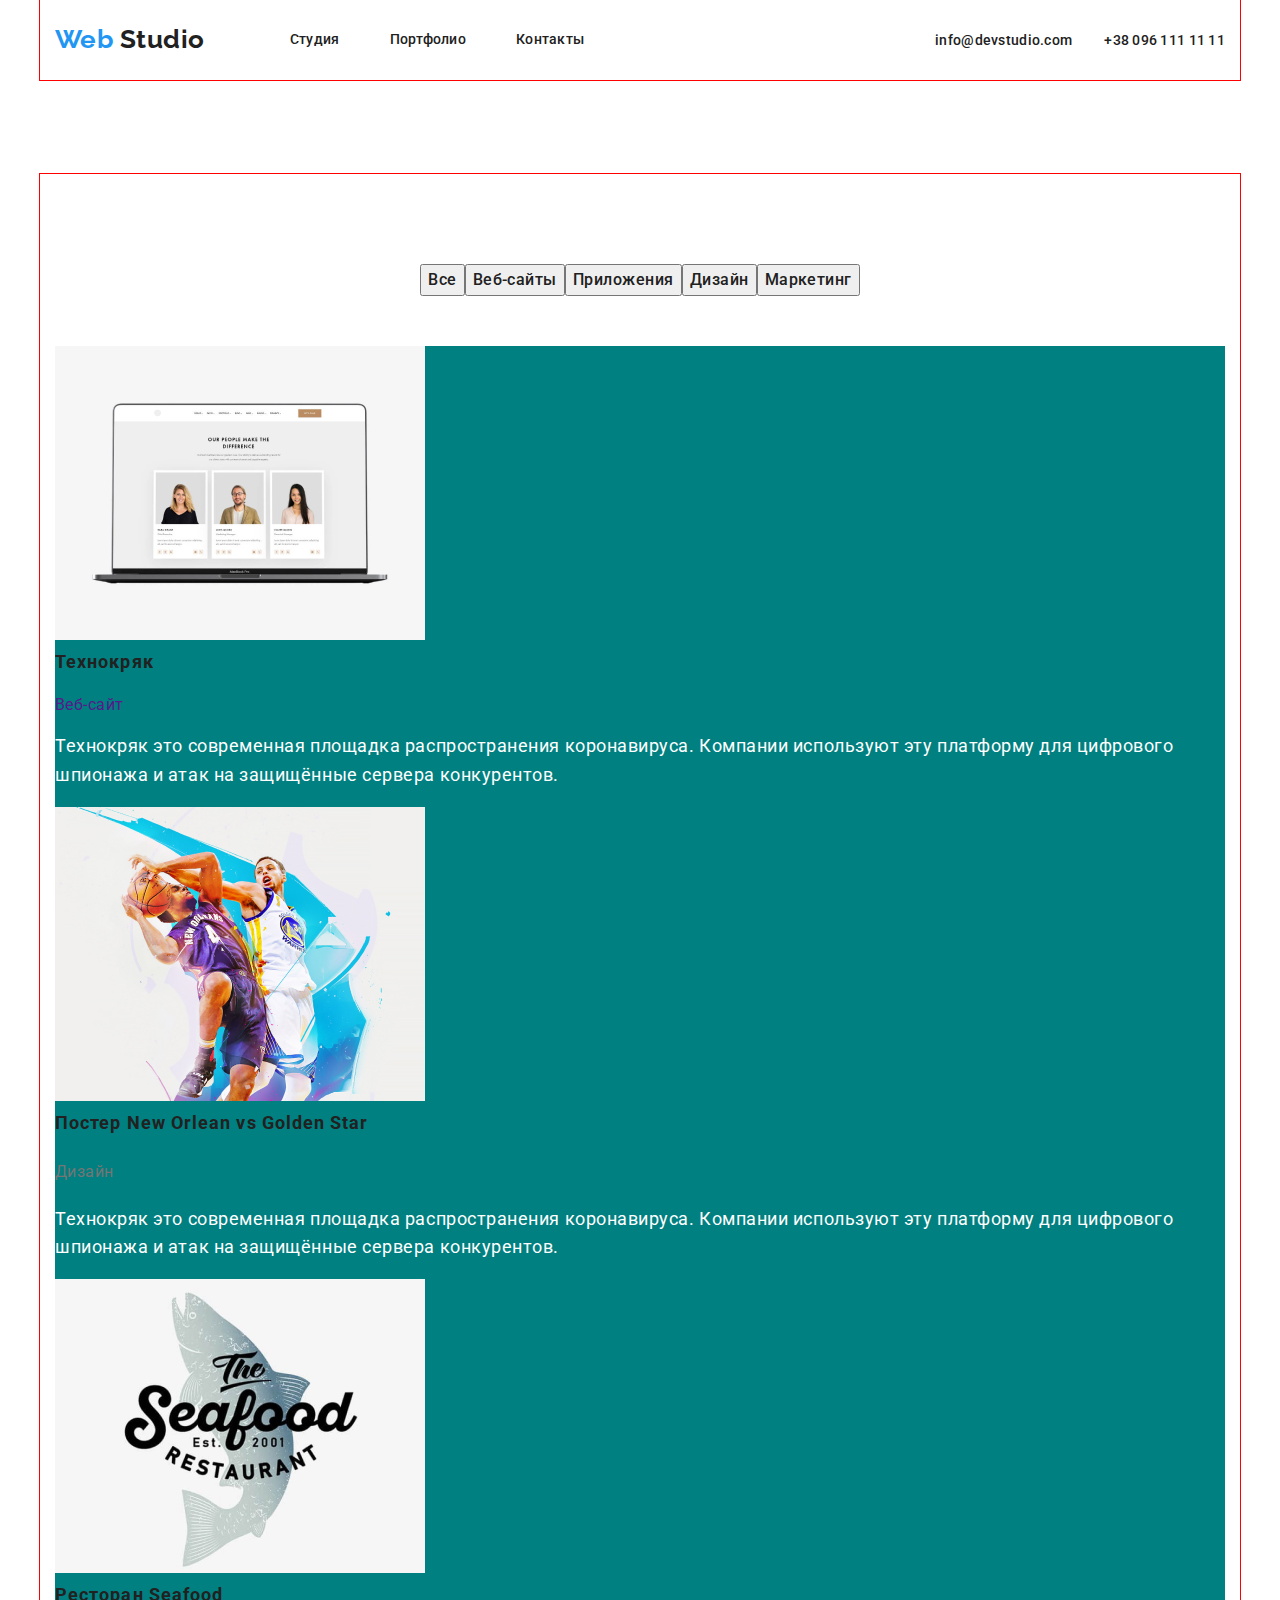
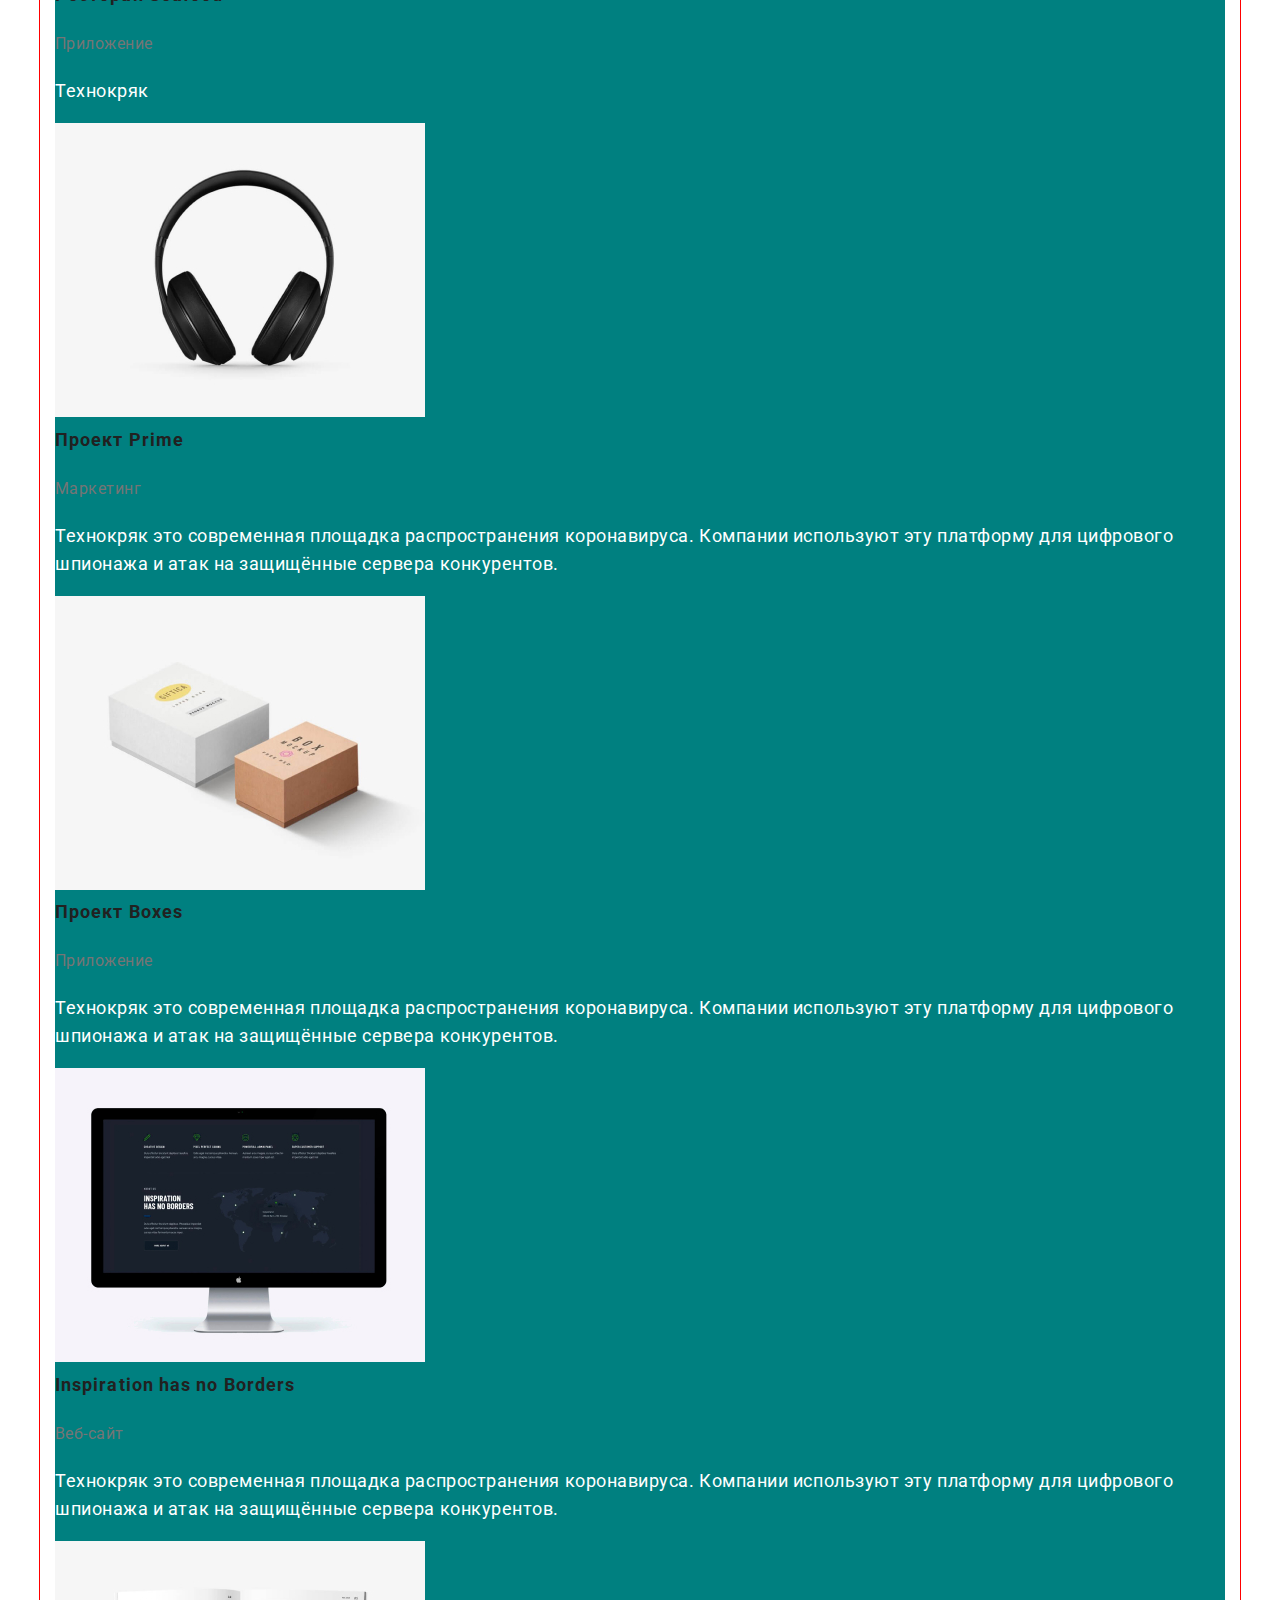
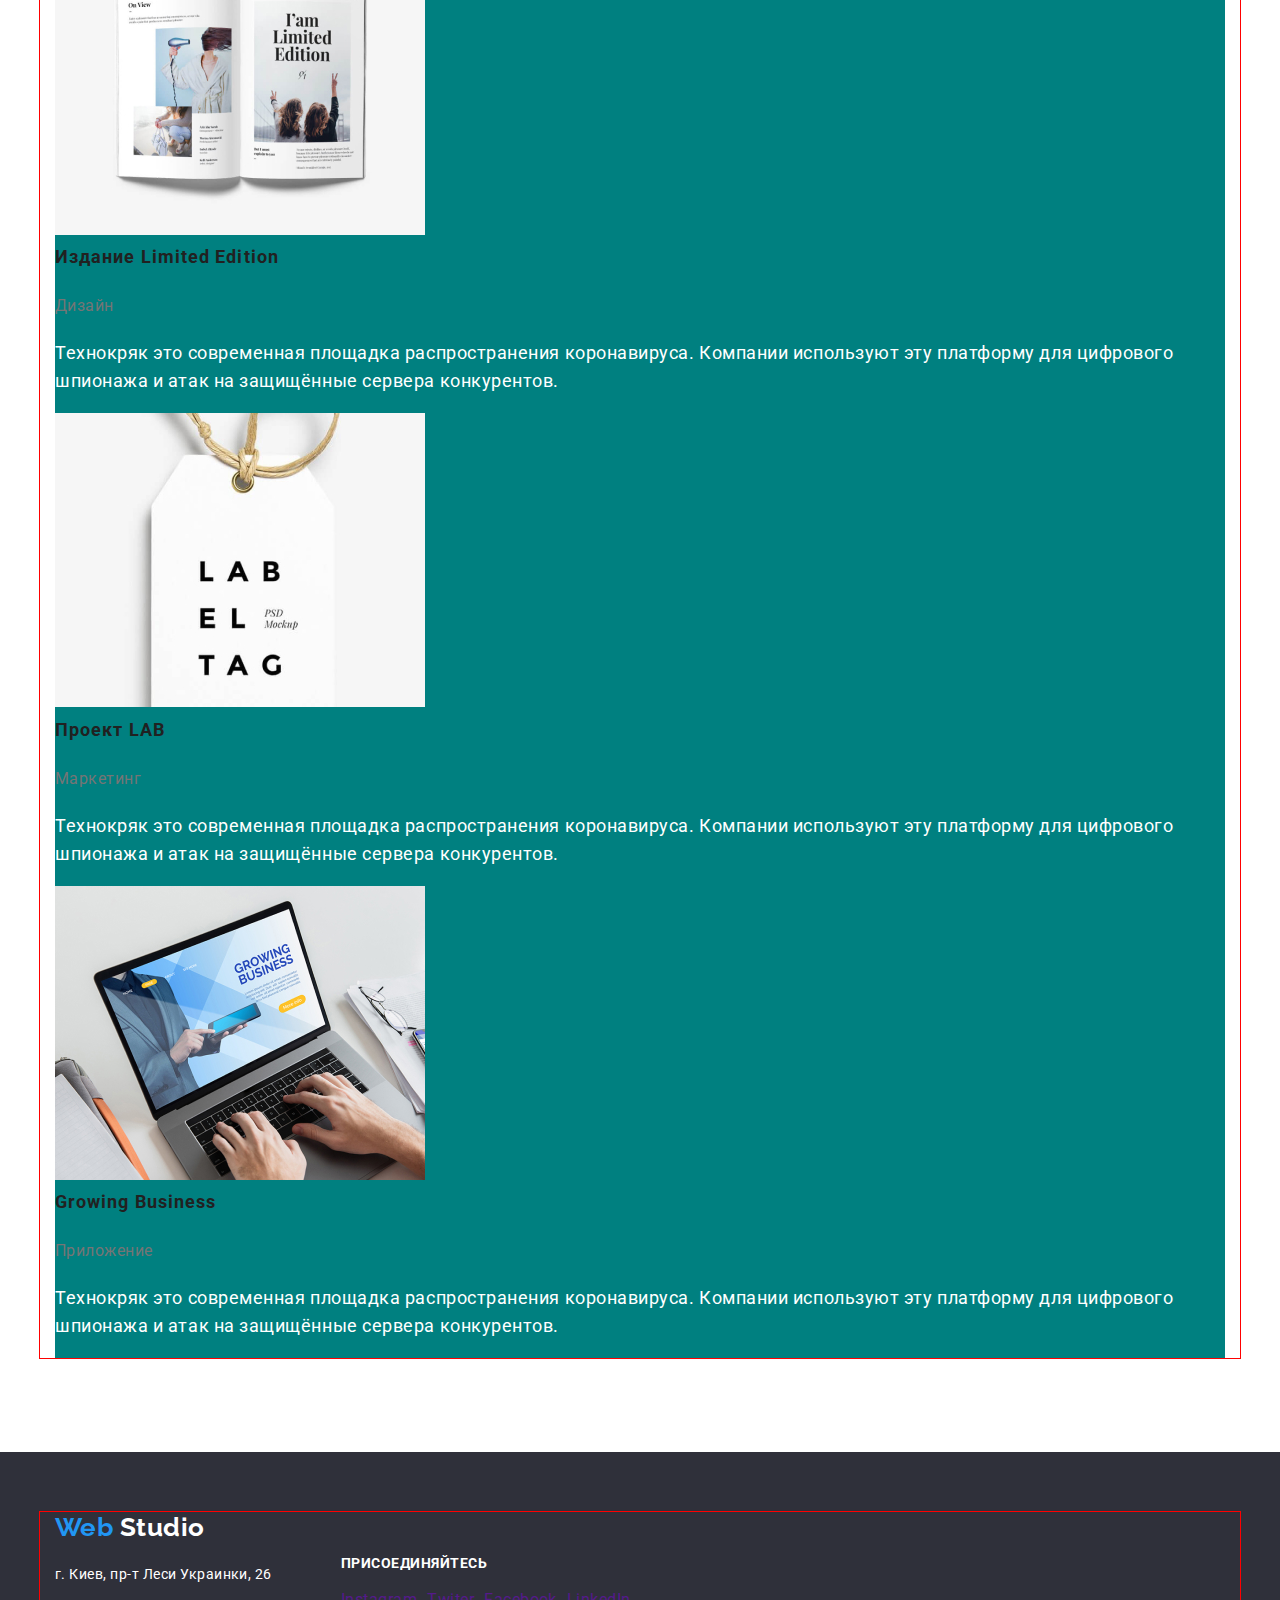
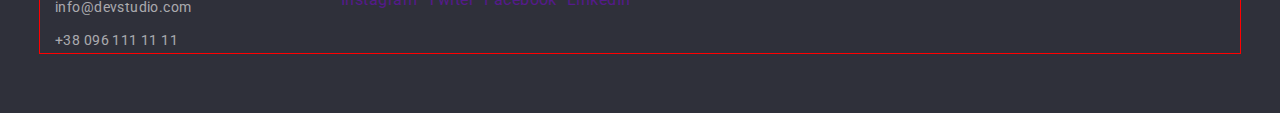
==== commit 4def5b90: "добавил флексы в футер" ====
--- a/portfolio.html
+++ b/portfolio.html
@@ -15,42 +15,50 @@
   <body class="page">
     <!--Шапка страницы-->
     <header>
-      <div class="container">
-        <nav class="site-nav">
+      <div class="container main-nav">
+        <div>
           <a class="logo" href="./index.html"
             >Web <span class="item">Studio</span></a
           >
-          <ul class="list">
-            <li><a class="link" href="./index.html">Студия</a></li>
-            <li>
+        </div>
+        <nav>
+          <ul class="list site-nav">
+            <li class="item">
+              <a class="link" href="./index.html">Студия</a>
+            </li>
+            <li class="item">
               <a class="link" href="./portfolio.html" target="_blank"
                 >Портфолио</a
               >
             </li>
-            <li><a class="link" href="">Контакты</a></li>
+            <li class="item"><a class="link" href="">Контакты</a></li>
           </ul>
         </nav>
-        <address class="mail">
-          <a class="link" href="mailto:info@devstudio.com"
-            >info@devstudio.com</a
-          >
-          <a class="link" href="tel:+380961111111">+38 096 111 11 11</a>
-        </address>
+        <ul class="mail list">
+          <li class="item">
+            <a class="link" href="mailto:info@devstudio.com"
+              >info@devstudio.com</a
+            >
+          </li>
+          <li class="item">
+            <a class="link" href="tel:+380961111111">+38 096 111 11 11</a>
+          </li>
+        </ul>
       </div>
     </header>
     <!-- наполнение сайта -->
-    <main class="section">
+    <main class="section-portfolio">
       <div class="container">
-        <h1>Наши проекты</h1>
+        <h1 class="hero-title">Наши проекты</h1>
         <ul class="strainer list">
-          <li><button type="button" class="button">Все</button></li>
-          <li><button type="button" class="button">Веб-сайты</button></li>
-          <li><button type="button" class="button">Приложения</button></li>
-          <li><button type="button" class="button">Дизайн</button></li>
-          <li><button type="button" class="button">Маркетинг</button></li>
+          <li class="item"><button type="button" class="radio-button">Все</button></li>
+          <li class="item"><button type="button" class="radio-button">Веб-сайты</button></li>
+          <li class="item"><button type="button" class="radio-button">Приложения</button></li>
+          <li class="item"><button type="button" class="radio-button">Дизайн</button></li>
+          <li class="item"><button type="button" class="radio-button">Маркетинг</button></li>
         </ul>
         <ul class="projects list">
-          <li>
+          <li class="item">
             <a class="link" href=""
               ><img
                 src="./image/foto-projekt/img.jpg"
@@ -67,7 +75,7 @@
               </p>
             </a>
           </li>
-          <li>
+          <li class="item">
             <a class="link" href=""
               ><img
                 src="./image/foto-projekt/img-1.jpg"
@@ -76,15 +84,15 @@
                 height="294"
               />
               <h2 class="title">Постер New Orlean vs Golden Star</h2>
-              <p class="item">Дизайн</p>
-              <p class="text">
-                Технокряк это современная площадка распространения коронавируса.
-                Компании используют эту платформу для цифрового шпионажа и атак
-                на защищённые сервера конкурентов.
-              </p>
-            </a>
-          </li>
-          <li>
+              <p class="imet">Дизайн</p>
+              <p class="text">
+                Технокряк это современная площадка распространения коронавируса.
+                Компании используют эту платформу для цифрового шпионажа и атак
+                на защищённые сервера конкурентов.
+              </p>
+            </a>
+          </li>
+          <li class="item">
             <a class="link" href=""
               ><img
                 src="./image/foto-projekt/img-2.jpg"
@@ -93,15 +101,13 @@
                 height="294"
               />
               <h2 class="title">Ресторан Seafood</h2>
-              <p class="item">Приложение</p>
-              <p class="text">
-                Технокряк это современная площадка распространения коронавируса.
-                Компании используют эту платформу для цифрового шпионажа и атак
-                на защищённые сервера конкурентов.
-              </p>
-            </a>
-          </li>
-          <li>
+              <p class="imet">Приложение</p>
+              <p class="text">
+                Технокряк
+              </p>
+            </a>
+          </li>
+          <li class="item">
             <a class="link" href=""
               ><img
                 src="./image/foto-projekt/img-3.jpg"
@@ -110,15 +116,15 @@
                 height="294"
               />
               <h2 class="title">Проект Prime</h2>
-              <p class="item">Маркетинг</p>
-              <p class="text">
-                Технокряк это современная площадка распространения коронавируса.
-                Компании используют эту платформу для цифрового шпионажа и атак
-                на защищённые сервера конкурентов.
-              </p>
-            </a>
-          </li>
-          <li>
+              <p class="imet">Маркетинг</p>
+              <p class="text">
+                Технокряк это современная площадка распространения коронавируса.
+                Компании используют эту платформу для цифрового шпионажа и атак
+                на защищённые сервера конкурентов.
+              </p>
+            </a>
+          </li>
+          <li class="item">
             <a class="link" href=""
               ><img
                 src="./image/foto-projekt/img-4.jpg"
@@ -127,15 +133,15 @@
                 height="294"
               />
               <h2 class="title">Проект Boxes</h2>
-              <p class="item">Приложение</p>
-              <p class="text">
-                Технокряк это современная площадка распространения коронавируса.
-                Компании используют эту платформу для цифрового шпионажа и атак
-                на защищённые сервера конкурентов.
-              </p>
-            </a>
-          </li>
-          <li>
+              <p class="imet">Приложение</p>
+              <p class="text">
+                Технокряк это современная площадка распространения коронавируса.
+                Компании используют эту платформу для цифрового шпионажа и атак
+                на защищённые сервера конкурентов.
+              </p>
+            </a>
+          </li>
+          <li class="item">
             <a class="link" href=""
               ><img
                 src="./image/foto-projekt/img-5.jpg"
@@ -144,15 +150,15 @@
                 height="294"
               />
               <h2 class="title">Inspiration has no Borders</h2>
-              <p class="item">Веб-сайт</p>
-              <p class="text">
-                Технокряк это современная площадка распространения коронавируса.
-                Компании используют эту платформу для цифрового шпионажа и атак
-                на защищённые сервера конкурентов.
-              </p>
-            </a>
-          </li>
-          <li>
+              <p class="imet">Веб-сайт</p>
+              <p class="text">
+                Технокряк это современная площадка распространения коронавируса.
+                Компании используют эту платформу для цифрового шпионажа и атак
+                на защищённые сервера конкурентов.
+              </p>
+            </a>
+          </li>
+          <li class="item">
             <a class="link" href=""
               ><img
                 src="./image/foto-projekt/img-6.jpg"
@@ -161,15 +167,15 @@
                 height="294"
               />
               <h2 class="title">Издание Limited Edition</h2>
-              <p class="item">Дизайн</p>
-              <p class="text">
-                Технокряк это современная площадка распространения коронавируса.
-                Компании используют эту платформу для цифрового шпионажа и атак
-                на защищённые сервера конкурентов.
-              </p>
-            </a>
-          </li>
-          <li>
+              <p class="imet">Дизайн</p>
+              <p class="text">
+                Технокряк это современная площадка распространения коронавируса.
+                Компании используют эту платформу для цифрового шпионажа и атак
+                на защищённые сервера конкурентов.
+              </p>
+            </a>
+          </li>
+          <li class="item">
             <a class="link" href=""
               ><img
                 src="./image/foto-projekt/img-7.jpg"
@@ -178,15 +184,15 @@
                 height="294"
               />
               <h2 class="title">Проект LAB</h2>
-              <p class="item">Маркетинг</p>
-              <p class="text">
-                Технокряк это современная площадка распространения коронавируса.
-                Компании используют эту платформу для цифрового шпионажа и атак
-                на защищённые сервера конкурентов.
-              </p>
-            </a>
-          </li>
-          <li>
+              <p class="imet">Маркетинг</p>
+              <p class="text">
+                Технокряк это современная площадка распространения коронавируса.
+                Компании используют эту платформу для цифрового шпионажа и атак
+                на защищённые сервера конкурентов.
+              </p>
+            </a>
+          </li>
+          <li class="item">
             <a class="link" href=""
               ><img
                 src="./image/foto-projekt/img-8.jpg"
@@ -195,7 +201,7 @@
                 height="294"
               />
               <h2 class="title">Growing Business</h2>
-              <p class="item">Приложение</p>
+              <p class="imet">Приложение</p>
               <p class="text">
                 Технокряк это современная площадка распространения коронавируса.
                 Компании используют эту платформу для цифрового шпионажа и атак
@@ -207,53 +213,42 @@
       </div>
     </main>
     <!-- Подвал сайта -->
-    <footer class="footer">
-      <div class="container">
-        <a class="logo link" href="./index.html"
-          >Web <span class="word">Studio</span></a
-        >
-        <address>
-          <ul class="list">
-            <li>
-              <a
-                class="location link"
-                href="https://goo.gl/maps/NypTD91cG4czdafWA"
-                target="_blank"
-                >г. Киев, пр-т Леси Украинки, 26</a
-              >
-            </li>
-            <li>
-              <a class="contaks link" href="mailto:info@devstudio.com"
-                >info@devstudio.com</a
-              >
-            </li>
-            <li>
-              <a class="contaks link" href="tel:+380961111111"
-                >+38 096 111 11 11</a
-              >
-            </li>
-          </ul>
-        </address>
-        <b class="action">присоединяйтесь</b>
-        <ul class="list">
-          <li>
-            <a class="link" href="" aria-label="ссылка на инстаграм"
-              >Instagram</a
-            >
-          </li>
-          <li>
-            <a class="link" href="" aria-label="ссылка на твитер">Twiter </a>
-          </li>
-          <li>
-            <a class="link" href="" aria-label="ссылка на фейсбук">Facebook</a>
-          </li>
-          <li>
-            <a class="link" href="" aria-label="ссылка на линкендин"
-              >LinkedIn</a
-            >
-          </li>
-        </ul>
-      </div>
-    </footer>
-  </body>
+      <footer class="footer">
+        <div class="container">
+          <div class="block-contaks">
+            <a class="logo link" href="./index.html">Web <span class="word">Studio</span></a>
+            <address>
+              <ul class="list">
+                <li>
+                  <a class="location link" href="https://goo.gl/maps/NypTD91cG4czdafWA" target="_blank">г. Киев, пр-т Леси
+                    Украинки, 26</a>
+                </li>
+                <li>
+                  <a class="contaks link mail" href="mailto:info@devstudio.com">info@devstudio.com</a>
+                </li>
+                <li>
+                  <a class="contaks link" href="tel:+380961111111">+38 096 111 11 11</a>
+                </li>
+              </ul>
+            </address>
+          </div>
+          <div class="blok-action">
+            <b class="action">присоединяйтесь</b>
+            <ul class="list social-networks">
+              <li class="item">
+                <a class="link" href="" aria-label="ссылка на инстаграм">Instagram</a>
+              </li>
+              <li class="item">
+                <a class="link" href="" aria-label="ссылка на твитер">Twiter </a>
+              </li>
+              <li class="item">
+                <a class="link" href="" aria-label="ссылка на фейсбук">Facebook</a>
+              </li>
+              <li class="item">
+                <a class="link" href="" aria-label="ссылка на линкендин">LinkedIn</a>
+              </li>
+            </ul>
+          </div>
+        </div>
+      </footer>
 </html>
--- a/css/style.css
+++ b/css/style.css
@@ -1,12 +1,3 @@
-/*757575-вторичный цвет
-212121-основной цвет текста
-FFFFFF-адрес в футере
-
- color:rgb(255,255,255,0.6)-цвет телефона и эмейла в футере
- 2196F3-цвет акцента
- шрифт логотипа-font-family: Raleway;
- шрифт текста-font-family: Roboto;
- */
 html {
   box-sizing: border-box;
 }
@@ -20,7 +11,11 @@
   --title-text-color: #212121;
   --accent-color: #2196f3;
   --bg-color: #fff;
-}
+  --footer-bg-color: #2f303a;
+  --footer-contaks-color: rgba(255, 255, 255, 0.6);
+  --team-bg-color: #f5f4fa;
+}
+/* утилиты */
 address {
   font-style: normal;
 }
@@ -31,16 +26,12 @@
   font-family: Roboto, sans-serif;
   letter-spacing: 0.03em;
 }
-/* центрирование страницы через div */
 .container {
   width: 1200px;
   padding-left: 15px;
   padding-right: 15px;
   margin: 0 auto;
-}
-.section {
-  padding-top: 94px;
-  padding-bottom: 94px;
+  outline: 1px solid red;
 }
 /* точки списка */
 .list {
@@ -56,7 +47,8 @@
 a.link:focus {
   color: var(--accent-color);
 }
-/* логотип сайта */
+/* утилиты! */
+/* логотип */
 .logo {
   color: var(--accent-color);
   font-family: Raleway, sans-serif;
@@ -65,17 +57,38 @@
   line-height: 1.2;
   text-decoration: none;
 }
-.item {
-  color: var(--title-text-color);
-}
+.logo .item {
+  color: var(--title-text-color);
+}
+/* навигация сайта */
+.main-nav {
+  display: flex;
+  align-items: center;
+}
+.site-nav {
+  display: flex;
+  margin-left: 85px;
+}
+.site-nav .item:not(:last-child) {
+  margin-right: 50px;
+}
+.site-nav .link {
+  display: block;
+  padding-top: 32px;
+  padding-bottom: 32px;
 
-/* навигация сайта */
-.site-nav .link {
   color: var(--title-text-color);
   font-weight: 500;
   font-size: 14px;
   line-height: 1.14;
   letter-spacing: 0.02em;
+}
+.mail {
+  display: flex;
+  margin-left: auto;
+}
+.mail .item:not(:last-child) {
+  margin-right: 32px;
 }
 .mail .link {
   color: var(--title-text-color);
@@ -87,6 +100,8 @@
 /* тело страницы */
 /*герой страницы*/
 .hero {
+  padding-top: 200px;
+  padding-bottom: 200px;
   background-color: var(--primary-text-color);
   text-align: center;
 }
@@ -94,6 +109,7 @@
   margin-top: 0;
   margin-bottom: 30px;
   padding: 0;
+
   font-weight: 900;
   font-size: 44px;
   line-height: 1.36;
@@ -117,6 +133,7 @@
 }
 /* Заголовки секций */
 .section-title {
+  margin-top: 0;
   margin-bottom: 50px;
   font-weight: 700;
   font-size: 36px;
@@ -129,6 +146,20 @@
   margin-bottom: 10px;
 }
 /* Наши преимущества */
+.section-advantages {
+  padding-top: 94px;
+  padding-bottom: 47px;
+}
+.advantages {
+  display: flex;
+}
+.advantages .item {
+  width: calc((100%-90px) / 4);
+  margin-right: 30px;
+}
+.advantages.item:nth-child(4n) {
+  margin-right: 0;
+}
 .advantages .title {
   font-weight: 700;
   font-size: 14px;
@@ -141,6 +172,20 @@
   line-height: 1.71;
 }
 /* Чем мы занимаемся */
+.section-works {
+  padding-bottom: 94px;
+  padding-top: 47px;
+}
+.works {
+  display: flex;
+}
+.works .item {
+  width: calc((100%-60px) / 3);
+  margin-right: 30px;
+}
+.works .advantages.item:nth-child(3n) {
+  margin-right: 0;
+}
 .works .title {
   font-weight: 700;
   font-size: 14px;
@@ -150,6 +195,16 @@
   color: var(--bg-color);
 }
 /* Наша команда */
+.team {
+  display: flex;
+}
+.team .item {
+  width: calc((100%-90px) / 4);
+  margin-right: 30px;
+}
+.team .item:nth-child(4n) {
+  margin-right: 0;
+}
 .team .title {
   font-weight: 500;
   font-size: 16px;
@@ -158,43 +213,117 @@
   color: var(--title-text-color);
 }
 .team .text {
+  margin-top: 0;
+  margin-bottom: 16px;
   font-size: 16px;
   line-height: 1.19;
   text-align: center;
 }
+.section-team {
+  background-color: var(--team-bg-color);
+}
+.section-team,
+.section-customers {
+  padding-top: 94px;
+  padding-bottom: 94px;
+}
+/* стилизация соц-сетей */
+.social-networks {
+  display: flex;
+  text-align: center;
+}
+.team .social-networks .item {
+  width: calc((100%-30px) / 4);
+  margin-right: 10px;
+}
+.social-networks .item:nth-child(4n) {
+  margin-right: 0;
+}
 /* постоянные клиенты */
+.customers {
+  display: flex;
+}
+.customers .item {
+  width: calc((100%-150px) / 6);
+  margin-right: 30px;
+}
+.customers .item:nth-child(6n) {
+  margin-right: 0;
+}
+.customers .link {
+  display: block;
+  text-align: center;
+}
 /* подвал страницы */
 .footer {
-  background-color: #2f303a;
+  background-color: var(--footer-bg-color);
+  padding-top: 60px;
+  padding-bottom: 60px;
 }
 /* логотип в футере */
+.footer .logo {
+  display: block;
+  margin-bottom: 20px;
+}
 .footer .word {
   color: var(--bg-color);
 }
 .footer .location {
+  display: block;
+  margin-bottom: 9px;
   font-size: 14px;
   line-height: 1.71;
   color: var(--bg-color);
 }
 .footer .contaks {
-  font-family: Roboto, sans-serif;
+  font-family: var(--main-font);
   font-size: 14px;
   line-height: 1.71;
   letter-spacing: 0.03em;
-  color: rgba(255, 255, 255, 0.6);
+  color: var(--footer-contaks-color);
+}
+.footer .mail {
+  display: block;
+  margin-bottom: 9px;
 }
 .action {
+  display: block;
+  margin-bottom: 20px;
   font-weight: 700;
   font-size: 14px;
   line-height: 1.14;
   text-transform: uppercase;
   color: var(--bg-color);
 }
-
+.footer .container {
+  display: flex;
+  align-items: center;
+}
+.block-contaks {
+  margin-right: 69px;
+}
+.social-networks {
+  display: flex;
+  text-align: center;
+}
+.social-networks .item {
+  width: calc((100%-30px) / 4);
+  margin-right: 10px;
+}
+.social-networks .item:nth-child(4n) {
+  margin-right: 0;
+}
 /* страница портфолио */
-
-.strainer .button {
-  font-family: Roboto;
+.section-portfolio {
+  padding-top: 94px;
+  padding-bottom: 94px;
+}
+.strainer {
+  display: flex;
+  justify-content: center;
+  margin-bottom: 50px;
+}
+.strainer .radio-button {
   font-weight: 500;
   font-size: 16px;
   line-height: 1.62;
@@ -202,8 +331,19 @@
   letter-spacing: 0.03em;
   color: var(--title-text-color);
 }
+.projects {
+  display: flex;
+  flex-wrap: wrap;
+  background-color: teal;
+}
+.projects .item {
+  width: calc((100%-60px) / 3);
+  margin-right: 30px;
+}
+.projects .item:nth-child(3n) {
+  margin-right: 0;
+}
 .projects .title {
-  font-family: Roboto;
   font-weight: 700;
   font-size: 18px;
   line-height: 2;
@@ -211,14 +351,12 @@
   color: var(--title-text-color);
 }
 .projects .text {
-  font-family: Roboto;
   font-size: 18px;
   line-height: 1.56;
   letter-spacing: 0.03em;
   color: var(--bg-color);
 }
-.projects .item {
-  font-family: Roboto;
+.projects .imet {
   font-size: 16px;
   line-height: 1.87;
   letter-spacing: 0.03em;
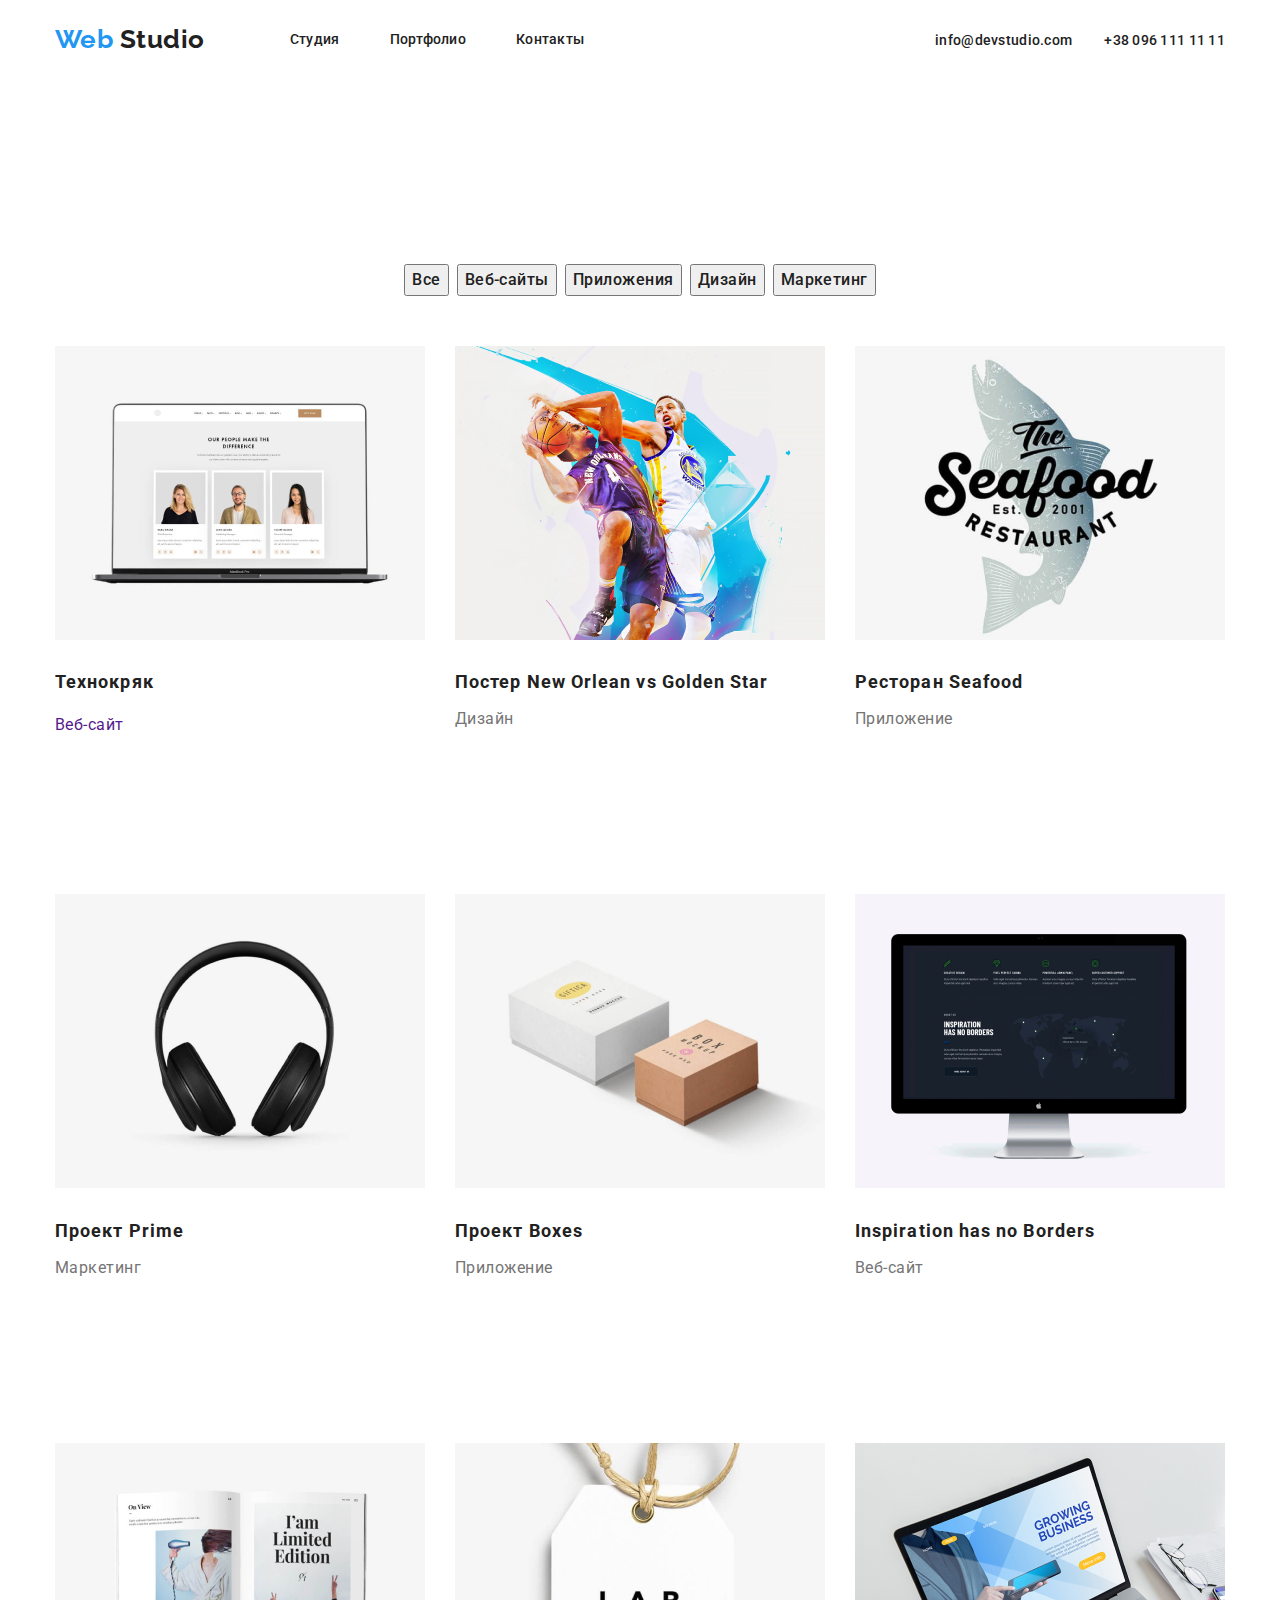
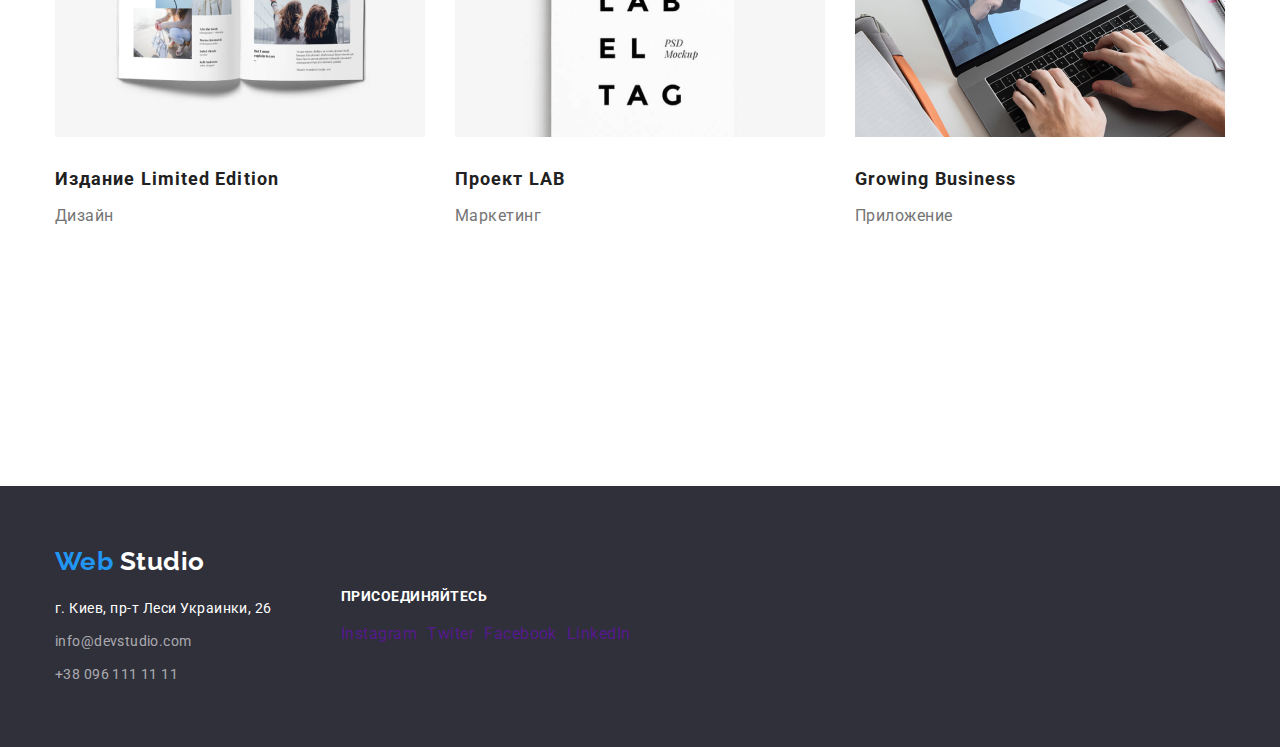
==== commit 405a014f: "добавил флексы в страницу портфолио" ====
--- a/portfolio.html
+++ b/portfolio.html
@@ -103,7 +103,9 @@
               <h2 class="title">Ресторан Seafood</h2>
               <p class="imet">Приложение</p>
               <p class="text">
-                Технокряк
+              Технокряк это современная площадка распространения коронавируса.
+              Компании используют эту платформу для цифрового шпионажа и атак
+              на защищённые сервера конкурентов.
               </p>
             </a>
           </li>
--- a/css/style.css
+++ b/css/style.css
@@ -31,7 +31,6 @@
   padding-left: 15px;
   padding-right: 15px;
   margin: 0 auto;
-  outline: 1px solid red;
 }
 /* точки списка */
 .list {
@@ -187,6 +186,7 @@
   margin-right: 0;
 }
 .works .title {
+  margin-bottom: 0;
   font-weight: 700;
   font-size: 14px;
   line-height: 1.14;
@@ -323,6 +323,12 @@
   justify-content: center;
   margin-bottom: 50px;
 }
+.strainer .item {
+  margin-right: 8px;
+}
+.strainer .item:last-child {
+  margin-right: 0;
+}
 .strainer .radio-button {
   font-weight: 500;
   font-size: 16px;
@@ -334,16 +340,18 @@
 .projects {
   display: flex;
   flex-wrap: wrap;
-  background-color: teal;
 }
 .projects .item {
-  width: calc((100%-60px) / 3);
+  width: calc((100% - 60px) / 3);
+  /* width: 370px; */
   margin-right: 30px;
 }
 .projects .item:nth-child(3n) {
   margin-right: 0;
 }
 .projects .title {
+  margin-top: 20px;
+  margin-bottom: 4px;
   font-weight: 700;
   font-size: 18px;
   line-height: 2;
@@ -351,12 +359,15 @@
   color: var(--title-text-color);
 }
 .projects .text {
+  margin: 0;
   font-size: 18px;
   line-height: 1.56;
   letter-spacing: 0.03em;
   color: var(--bg-color);
 }
 .projects .imet {
+  margin-top: 0;
+  margin-bottom: 20px;
   font-size: 16px;
   line-height: 1.87;
   letter-spacing: 0.03em;
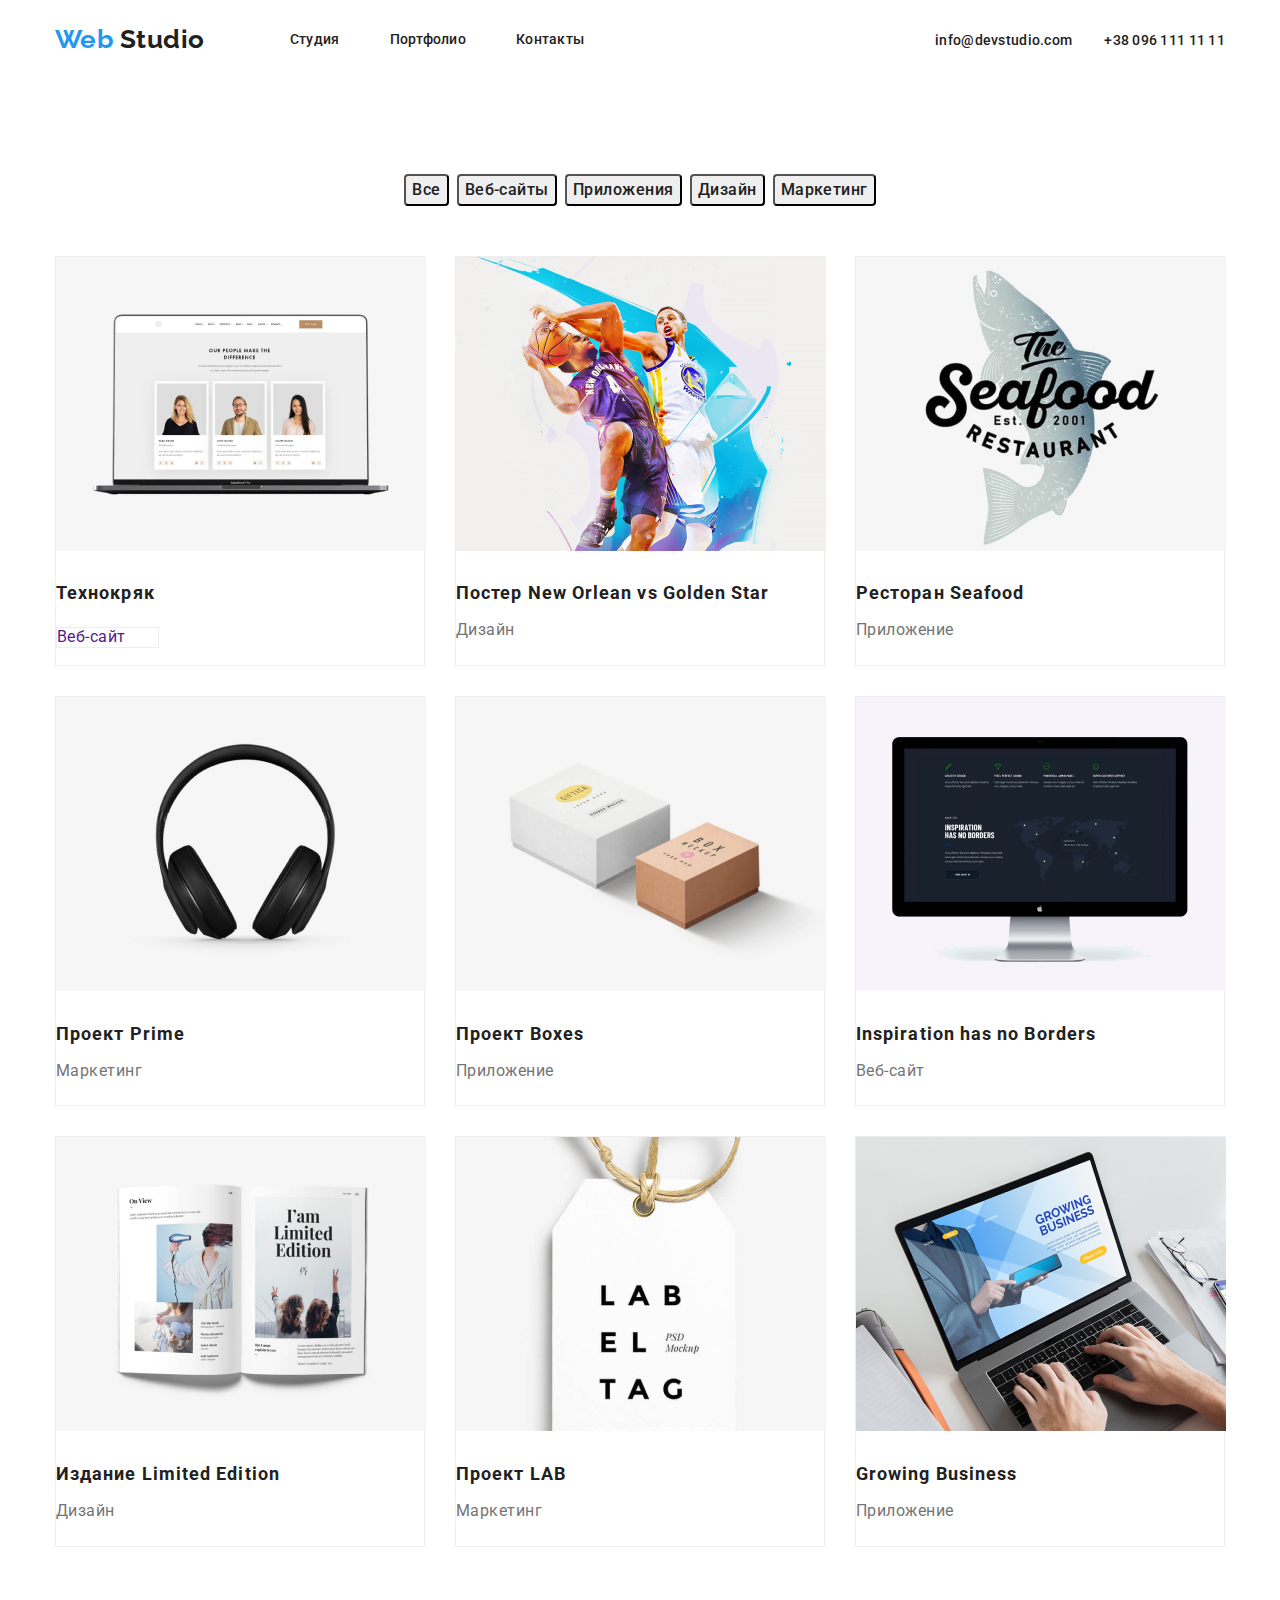
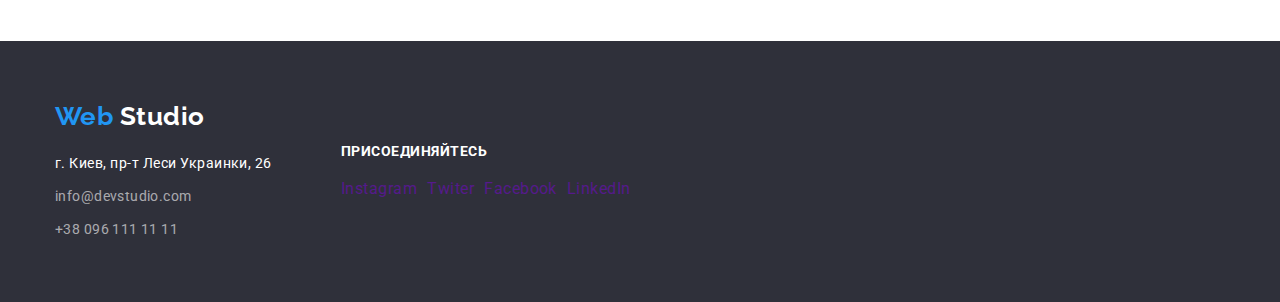
==== commit 76ae318a: "добавил рамки" ====
--- a/portfolio.html
+++ b/portfolio.html
@@ -49,7 +49,7 @@
     <!-- наполнение сайта -->
     <main class="section-portfolio">
       <div class="container">
-        <h1 class="hero-title">Наши проекты</h1>
+        <h1 class="title-portfolio">Наши проекты</h1>
         <ul class="strainer list">
           <li class="item"><button type="button" class="radio-button">Все</button></li>
           <li class="item"><button type="button" class="radio-button">Веб-сайты</button></li>
@@ -119,7 +119,7 @@
               />
               <h2 class="title">Проект Prime</h2>
               <p class="imet">Маркетинг</p>
-              <p class="text">
+               <p class="text">
                 Технокряк это современная площадка распространения коронавируса.
                 Компании используют эту платформу для цифрового шпионажа и атак
                 на защищённые сервера конкурентов.
--- a/css/style.css
+++ b/css/style.css
@@ -14,6 +14,7 @@
   --footer-bg-color: #2f303a;
   --footer-contaks-color: rgba(255, 255, 255, 0.6);
   --team-bg-color: #f5f4fa;
+  --border-projekt: #eeeeee;
 }
 /* утилиты */
 address {
@@ -201,6 +202,11 @@
 .team .item {
   width: calc((100%-90px) / 4);
   margin-right: 30px;
+  background: var(--bg-color);
+  /* material shadow v1 */
+  box-shadow: 0px 2px 1px rgba(0, 0, 0, 0.2), 0px 1px 1px rgba(0, 0, 0, 0.14),
+    0px 1px 3px rgba(0, 0, 0, 0.12);
+  border-radius: 0px 0px 4px 4px;
 }
 .team .item:nth-child(4n) {
   margin-right: 0;
@@ -221,31 +227,34 @@
 }
 .section-team {
   background-color: var(--team-bg-color);
+}
+/* стилизация соц-сетей */
+.social-networks {
+  display: flex;
+  text-align: center;
+}
+.team .social-networks .item-networks {
+  width: calc((100%-30px) / 4);
+  margin-right: 10px;
+}
+.social-networks .item:nth-child(4n) {
+  margin-right: 0;
 }
 .section-team,
 .section-customers {
   padding-top: 94px;
   padding-bottom: 94px;
 }
-/* стилизация соц-сетей */
-.social-networks {
-  display: flex;
-  text-align: center;
-}
-.team .social-networks .item {
-  width: calc((100%-30px) / 4);
-  margin-right: 10px;
-}
-.social-networks .item:nth-child(4n) {
-  margin-right: 0;
-}
 /* постоянные клиенты */
 .customers {
   display: flex;
 }
 .customers .item {
   width: calc((100%-150px) / 6);
-  margin-right: 30px;
+
+  margin-right: 30px;
+  /* border: 1px solid #afb1b8;
+  border-radius: 4px; */
 }
 .customers .item:nth-child(6n) {
   margin-right: 0;
@@ -314,6 +323,10 @@
   margin-right: 0;
 }
 /* страница портфолио */
+.title-portfolio {
+  display: none;
+}
+/* заголовок портфолио */
 .section-portfolio {
   padding-top: 94px;
   padding-bottom: 94px;
@@ -330,6 +343,7 @@
   margin-right: 0;
 }
 .strainer .radio-button {
+  border-radius: 4px;
   font-weight: 500;
   font-size: 16px;
   line-height: 1.62;
@@ -343,11 +357,16 @@
 }
 .projects .item {
   width: calc((100% - 60px) / 3);
-  /* width: 370px; */
-  margin-right: 30px;
+  margin-right: 30px;
+  margin-bottom: 30px;
+  border: 1px solid var(--border-projekt);
+  box-sizing: border-box;
 }
 .projects .item:nth-child(3n) {
   margin-right: 0;
+}
+.projects .item:nth-last-child(-n + 3) {
+  margin-bottom: 0;
 }
 .projects .title {
   margin-top: 20px;
@@ -359,6 +378,7 @@
   color: var(--title-text-color);
 }
 .projects .text {
+  display: none;
   margin: 0;
   font-size: 18px;
   line-height: 1.56;
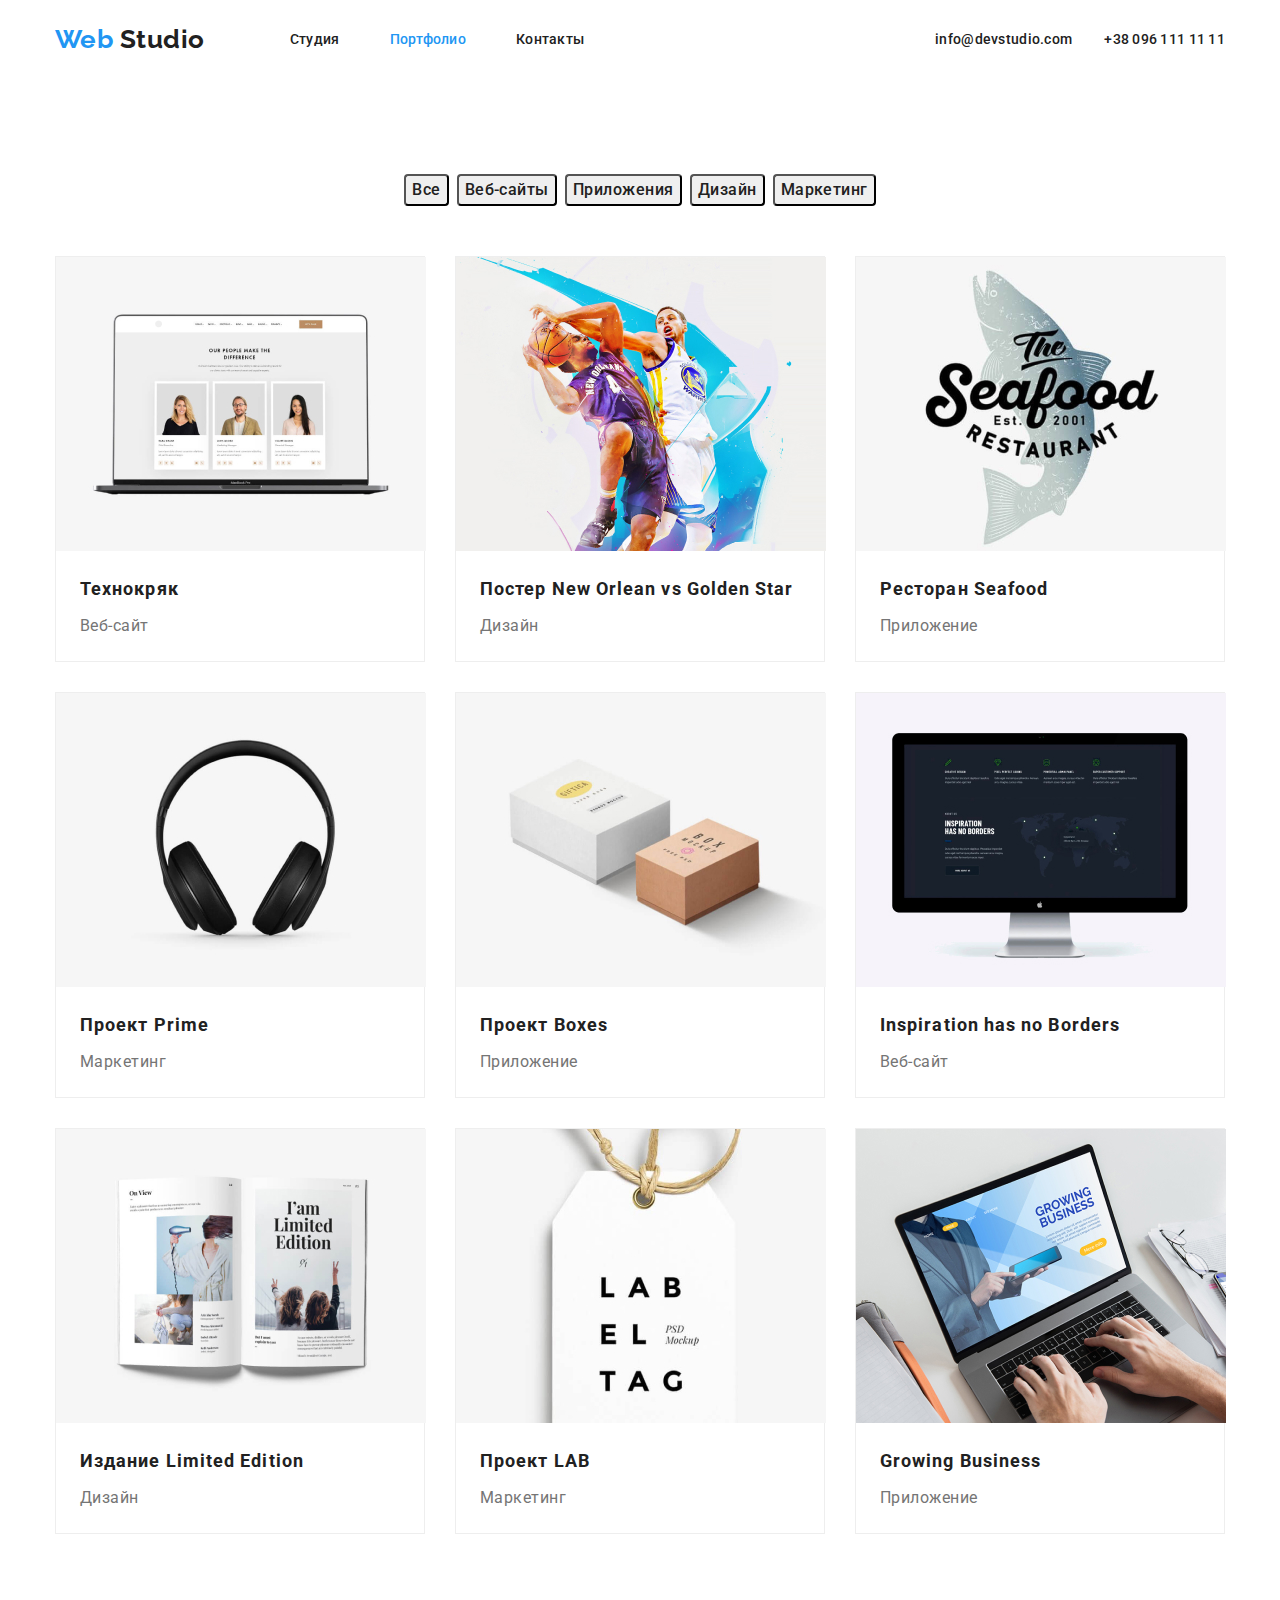
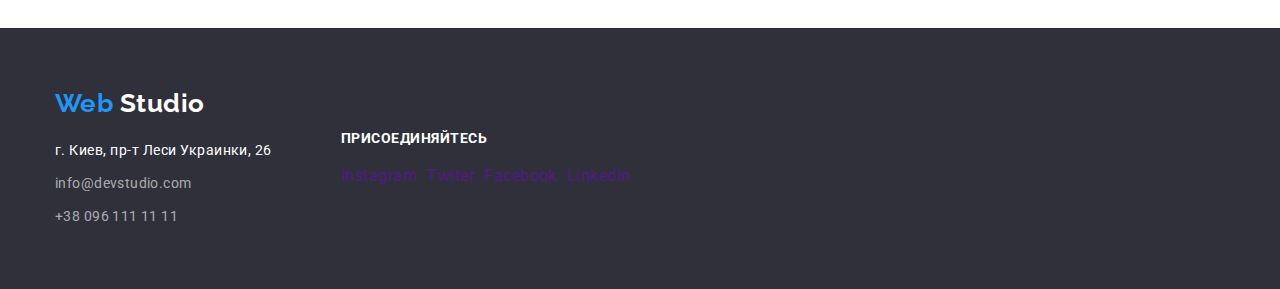
==== commit b6cca509: "убрал невидимые заголовки и отступы img" ====
--- a/portfolio.html
+++ b/portfolio.html
@@ -26,8 +26,8 @@
             <li class="item">
               <a class="link" href="./index.html">Студия</a>
             </li>
-            <li class="item">
-              <a class="link" href="./portfolio.html" target="_blank"
+            <li class="item focus">
+              <a class="link focus" href="./portfolio.html" target="_blank"
                 >Портфолио</a
               >
             </li>
@@ -67,7 +67,7 @@
                 height="294"
               />
               <h2 class="title">Технокряк</h2>
-              <p class="item">Веб-сайт</p>
+              <p class="imet">Веб-сайт</p>
               <p class="text">
                 Технокряк это современная площадка распространения коронавируса.
                 Компании используют эту платформу для цифрового шпионажа и атак
--- a/css/style.css
+++ b/css/style.css
@@ -20,6 +20,9 @@
 address {
   font-style: normal;
 }
+img {
+  display: block;
+}
 .page {
   margin: 0;
   color: var(--primary-text-color);
@@ -33,6 +36,10 @@
   padding-right: 15px;
   margin: 0 auto;
 }
+/* подсветка в навигации */
+.site-nav a.focus {
+  color: var(--accent-color);
+}
 /* точки списка */
 .list {
   list-style: none;
@@ -42,6 +49,7 @@
 /* работа ссылок */
 a.link {
   text-decoration: none;
+  display: block;
 }
 a.link:hover,
 a.link:focus {
@@ -126,8 +134,6 @@
   font-weight: 700;
   font-size: 16px;
   line-height: 1.87;
-  align-items: center;
-
   letter-spacing: 0.06em;
   color: var(--bg-color);
 }
@@ -170,6 +176,10 @@
 .advantages .text {
   font-size: 14px;
   line-height: 1.71;
+}
+/* невидимый заголовок */
+.section-advantages .section-title {
+  display: none;
 }
 /* Чем мы занимаемся */
 .section-works {
@@ -229,13 +239,13 @@
   background-color: var(--team-bg-color);
 }
 /* стилизация соц-сетей */
-.social-networks {
-  display: flex;
-  text-align: center;
+.team .social-networks {
+  display: flex;
 }
 .team .social-networks .item-networks {
   width: calc((100%-30px) / 4);
   margin-right: 10px;
+  text-align: center;
 }
 .social-networks .item:nth-child(4n) {
   margin-right: 0;
@@ -313,7 +323,7 @@
 }
 .social-networks {
   display: flex;
-  text-align: center;
+  justify-content: center;
 }
 .social-networks .item {
   width: calc((100%-30px) / 4);
@@ -369,6 +379,7 @@
   margin-bottom: 0;
 }
 .projects .title {
+  padding-left: 24px;
   margin-top: 20px;
   margin-bottom: 4px;
   font-weight: 700;
@@ -386,6 +397,7 @@
   color: var(--bg-color);
 }
 .projects .imet {
+  padding-left: 24px;
   margin-top: 0;
   margin-bottom: 20px;
   font-size: 16px;
